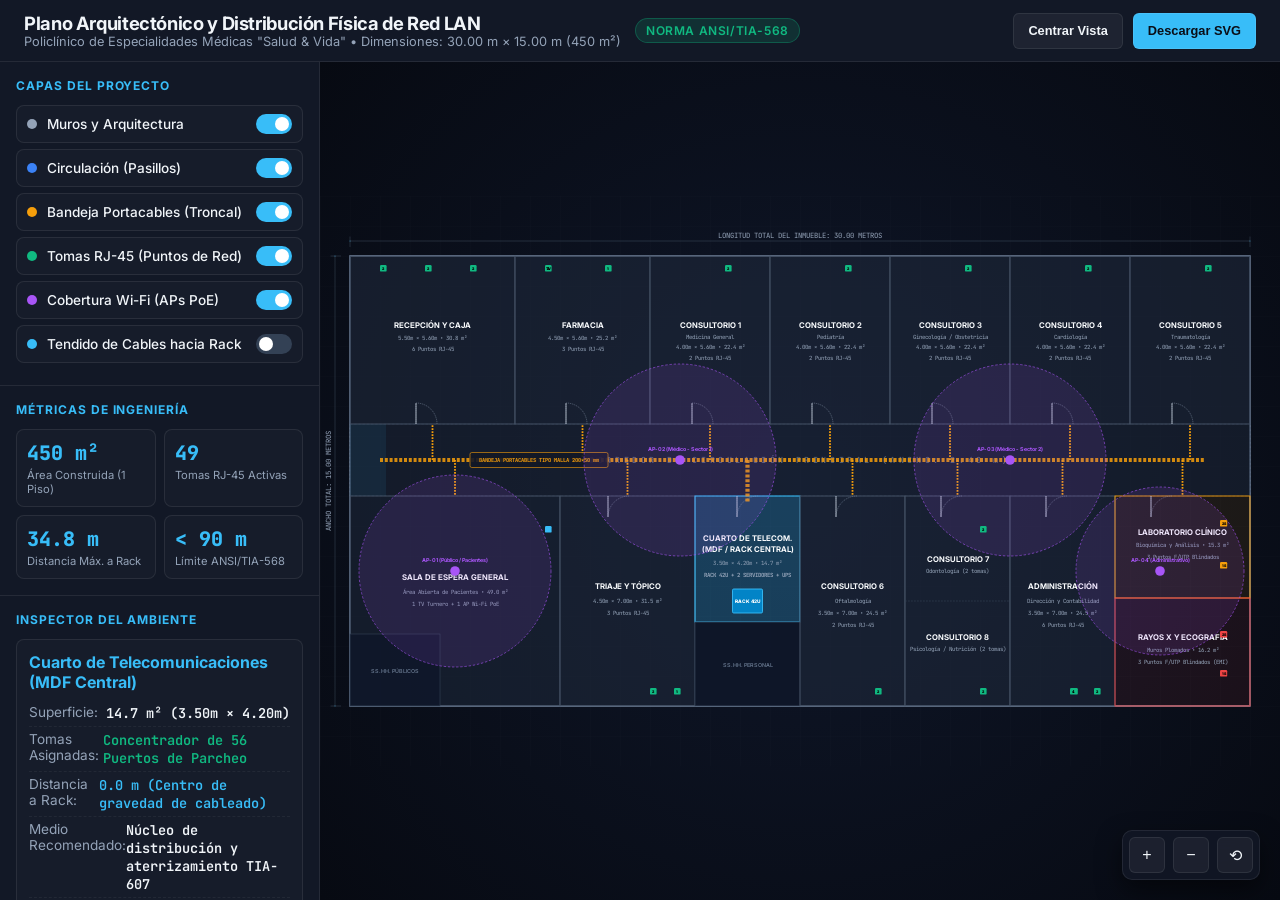
==== plano/index.html @ a231c193 "etapa 1: reestructuracion de espacios" ====
<!DOCTYPE html>
<html lang="es">
<head>
  <meta charset="UTF-8">
  <meta name="viewport" content="width=device-width, initial-scale=1.0">
  <title>Plano Arquitectónico y Diseño de Red LAN - Policlínico Salud & Vida</title>
  <link rel="preconnect" href="https://fonts.googleapis.com">
  <link rel="preconnect" href="https://fonts.gstatic.com" crossorigin>
  <link href="https://fonts.googleapis.com/css2?family=Inter:wght@300;400;500;600;700;800&family=JetBrains+Mono:wght@400;500;600&display=swap" rel="stylesheet">
  <style>
    :root {
      --bg-primary: #0a0e17;
      --bg-secondary: #121826;
      --bg-card: rgba(18, 24, 38, 0.85);
      --border-color: rgba(255, 255, 255, 0.08);
      --border-accent: rgba(56, 189, 248, 0.3);
      --text-main: #f1f5f9;
      --text-muted: #94a3b8;
      --accent-cyan: #38bdf8;
      --accent-blue: #3b82f6;
      --accent-green: #10b981;
      --accent-amber: #f59e0b;
      --accent-purple: #a855f7;
      --accent-red: #ef4444;
      --wall-color: #334155;
      --wall-heavy: #64748b;
      --corridor-color: rgba(30, 41, 59, 0.5);
    }

    * {
      box-sizing: border-box;
      margin: 0;
      padding: 0;
    }

    body {
      font-family: 'Inter', sans-serif;
      background-color: var(--bg-primary);
      color: var(--text-main);
      display: flex;
      flex-direction: column;
      height: 100vh;
      overflow: hidden;
    }

    /* Top Navigation Header */
    header {
      background: var(--bg-secondary);
      border-bottom: 1px solid var(--border-color);
      padding: 12px 24px;
      display: flex;
      justify-content: space-between;
      align-items: center;
      z-index: 100;
    }

    .header-title {
      display: flex;
      align-items: center;
      gap: 14px;
    }

    .badge-status {
      background: rgba(16, 185, 129, 0.15);
      color: var(--accent-green);
      font-size: 0.75rem;
      font-weight: 600;
      padding: 4px 10px;
      border-radius: 9999px;
      border: 1px solid rgba(16, 185, 129, 0.3);
      text-transform: uppercase;
      letter-spacing: 0.05em;
    }

    h1 {
      font-size: 1.15rem;
      font-weight: 700;
      letter-spacing: -0.02em;
    }

    .subtitle {
      font-size: 0.8rem;
      color: var(--text-muted);
    }

    /* Layout Container */
    .app-container {
      display: flex;
      flex: 1;
      height: calc(100vh - 65px);
      position: relative;
    }

    /* Toolbar / Layer Controls */
    .sidebar {
      width: 320px;
      background: var(--bg-secondary);
      border-right: 1px solid var(--border-color);
      display: flex;
      flex-direction: column;
      overflow-y: auto;
      z-index: 50;
    }

    .panel-section {
      padding: 16px;
      border-bottom: 1px solid var(--border-color);
    }

    .panel-title {
      font-size: 0.75rem;
      font-weight: 700;
      color: var(--accent-cyan);
      text-transform: uppercase;
      letter-spacing: 0.08em;
      margin-bottom: 12px;
      display: flex;
      align-items: center;
      justify-content: space-between;
    }

    /* Layer Toggle Switches */
    .layer-item {
      display: flex;
      align-items: center;
      justify-content: space-between;
      padding: 8px 10px;
      margin-bottom: 6px;
      background: rgba(255, 255, 255, 0.02);
      border: 1px solid var(--border-color);
      border-radius: 8px;
      cursor: pointer;
      transition: all 0.2s ease;
    }

    .layer-item:hover {
      background: rgba(56, 189, 248, 0.06);
      border-color: var(--border-accent);
    }

    .layer-label {
      display: flex;
      align-items: center;
      gap: 10px;
      font-size: 0.85rem;
      font-weight: 500;
    }

    .layer-dot {
      width: 10px;
      height: 10px;
      border-radius: 50%;
    }

    /* Checkbox switch styling */
    .switch {
      position: relative;
      display: inline-block;
      width: 36px;
      height: 20px;
    }

    .switch input {
      opacity: 0;
      width: 0;
      height: 0;
    }

    .slider {
      position: absolute;
      cursor: pointer;
      top: 0;
      left: 0;
      right: 0;
      bottom: 0;
      background-color: #334155;
      transition: .3s;
      border-radius: 20px;
    }

    .slider:before {
      position: absolute;
      content: "";
      height: 14px;
      width: 14px;
      left: 3px;
      bottom: 3px;
      background-color: white;
      transition: .3s;
      border-radius: 50%;
    }

    input:checked + .slider {
      background-color: var(--accent-cyan);
    }

    input:checked + .slider:before {
      transform: translateX(16px);
    }

    /* Metrics & Stats */
    .metric-grid {
      display: grid;
      grid-template-columns: repeat(2, 1fr);
      gap: 8px;
    }

    .metric-box {
      background: rgba(255, 255, 255, 0.02);
      border: 1px solid var(--border-color);
      border-radius: 8px;
      padding: 10px;
    }

    .metric-box .val {
      font-size: 1.25rem;
      font-weight: 800;
      font-family: 'JetBrains Mono', monospace;
      color: var(--accent-cyan);
    }

    .metric-box .lbl {
      font-size: 0.7rem;
      color: var(--text-muted);
      margin-top: 2px;
    }

    /* Detail Inspector */
    .inspector-card {
      background: rgba(255, 255, 255, 0.02);
      border: 1px solid var(--border-color);
      border-radius: 8px;
      padding: 12px;
      font-size: 0.85rem;
    }

    .inspector-card h4 {
      font-size: 0.95rem;
      margin-bottom: 6px;
      color: var(--text-main);
    }

    .inspector-row {
      display: flex;
      justify-content: space-between;
      padding: 4px 0;
      border-bottom: 1px dashed rgba(255, 255, 255, 0.05);
    }

    .inspector-row span.k {
      color: var(--text-muted);
    }

    .inspector-row span.v {
      font-weight: 600;
      font-family: 'JetBrains Mono', monospace;
      color: var(--text-main);
    }

    /* Main Viewport for Blueprint */
    .viewport {
      flex: 1;
      position: relative;
      background: radial-gradient(circle at center, #0f172a 0%, #070a12 100%);
      overflow: hidden;
      display: flex;
      justify-content: center;
      align-items: center;
    }

    /* Blueprint Canvas Area */
    .blueprint-canvas {
      width: 100%;
      height: 100%;
      cursor: grab;
    }

    .blueprint-canvas:active {
      cursor: grabbing;
    }

    /* Floating Canvas Controls */
    .zoom-controls {
      position: absolute;
      bottom: 20px;
      right: 20px;
      display: flex;
      gap: 8px;
      background: var(--bg-card);
      backdrop-filter: blur(12px);
      border: 1px solid var(--border-color);
      padding: 6px;
      border-radius: 10px;
      box-shadow: 0 10px 25px rgba(0,0,0,0.5);
    }

    .ctrl-btn {
      background: rgba(255, 255, 255, 0.05);
      border: 1px solid var(--border-color);
      color: var(--text-main);
      width: 36px;
      height: 36px;
      border-radius: 6px;
      display: flex;
      align-items: center;
      justify-content: center;
      cursor: pointer;
      font-size: 1rem;
      transition: all 0.15s;
    }

    .ctrl-btn:hover {
      background: rgba(56, 189, 248, 0.2);
      border-color: var(--accent-cyan);
      color: var(--accent-cyan);
    }

    /* SVG Elements Styling */
    .grid-line {
      stroke: rgba(255, 255, 255, 0.04);
      stroke-width: 1;
    }

    .grid-axis {
      stroke: rgba(56, 189, 248, 0.2);
      stroke-width: 1.5;
    }

    .room-poly {
      transition: fill 0.2s, stroke 0.2s;
      cursor: pointer;
    }

    .room-poly:hover {
      fill: rgba(56, 189, 248, 0.15) !important;
      stroke: var(--accent-cyan) !important;
      stroke-width: 3 !important;
    }

    .room-selected {
      fill: rgba(56, 189, 248, 0.25) !important;
      stroke: var(--accent-cyan) !important;
      stroke-width: 3.5 !important;
    }

    .wall-outer {
      stroke: #64748b;
      stroke-width: 6;
      stroke-linejoin: round;
      fill: none;
    }

    .wall-inner {
      stroke: #475569;
      stroke-width: 3.5;
      stroke-linecap: round;
    }

    .door-arc {
      stroke: #94a3b8;
      stroke-width: 1.5;
      stroke-dasharray: 4, 3;
      fill: none;
    }

    .door-leaf {
      stroke: #cbd5e1;
      stroke-width: 2.5;
    }

    .dimension-line {
      stroke: #64748b;
      stroke-width: 1;
    }

    .dimension-text {
      fill: #94a3b8;
      font-size: 24px;
      font-family: 'JetBrains Mono', monospace;
      text-anchor: middle;
    }

    .room-title {
      font-weight: 700;
      font-size: 26px;
      fill: #f8fafc;
      text-anchor: middle;
      pointer-events: none;
    }

    .room-meta {
      font-size: 19px;
      fill: #94a3b8;
      text-anchor: middle;
      font-family: 'JetBrains Mono', monospace;
      pointer-events: none;
    }

    /* Cable tray (Bandeja portacables) */
    .cable-tray {
      stroke: #f59e0b;
      stroke-width: 14;
      stroke-dasharray: 10, 6;
      stroke-linecap: butt;
      fill: none;
      opacity: 0.85;
    }

    .cable-run {
      stroke-width: 2;
      fill: none;
      opacity: 0.6;
      transition: opacity 0.2s, stroke-width 0.2s;
    }

    .cable-run:hover {
      opacity: 1;
      stroke-width: 4;
    }

    /* Network jacks (Tomas RJ45) */
    .jack-node {
      cursor: pointer;
      transition: transform 0.2s;
    }

    .jack-node:hover {
      transform: scale(1.4);
    }

    /* Tooltip */
    #tooltip {
      position: absolute;
      background: var(--bg-card);
      backdrop-filter: blur(12px);
      border: 1px solid var(--accent-cyan);
      border-radius: 8px;
      padding: 10px 14px;
      font-size: 0.8rem;
      pointer-events: none;
      box-shadow: 0 10px 25px rgba(0,0,0,0.6);
      z-index: 1000;
      display: none;
      color: #fff;
      max-width: 280px;
    }
  </style>
</head>
<body>

  <!-- Header -->
  <header>
    <div class="header-title">
      <div>
        <h1>Plano Arquitectónico y Distribución Física de Red LAN</h1>
        <p class="subtitle">Policlínico de Especialidades Médicas "Salud & Vida" • Dimensiones: 30.00 m × 15.00 m (450 m²)</p>
      </div>
      <span class="badge-status">Norma ANSI/TIA-568</span>
    </div>
    <div style="display: flex; gap: 10px;">
      <button class="ctrl-btn" style="width: auto; padding: 0 14px; font-size: 0.8rem; font-weight: 600;" onclick="resetView()">Centrar Vista</button>
      <button class="ctrl-btn" style="width: auto; padding: 0 14px; font-size: 0.8rem; font-weight: 600; background: var(--accent-cyan); color: #0a0e17;" onclick="exportSVG()">Descargar SVG</button>
    </div>
  </header>

  <!-- Main Container -->
  <div class="app-container">

    <!-- Sidebar Controls -->
    <aside class="sidebar">

      <!-- Capas de Visualización -->
      <div class="panel-section">
        <div class="panel-title">Capas del Proyecto</div>

        <div class="layer-item" onclick="toggleLayer('layer-arch')">
          <div class="layer-label">
            <span class="layer-dot" style="background: #94a3b8;"></span>
            <span>Muros y Arquitectura</span>
          </div>
          <label class="switch" onclick="event.stopPropagation()">
            <input type="checkbox" id="chk-arch" checked onchange="toggleLayer('layer-arch', this.checked)">
            <span class="slider"></span>
          </label>
        </div>

        <div class="layer-item" onclick="toggleLayer('layer-corridor')">
          <div class="layer-label">
            <span class="layer-dot" style="background: #3b82f6;"></span>
            <span>Circulación (Pasillos)</span>
          </div>
          <label class="switch" onclick="event.stopPropagation()">
            <input type="checkbox" id="chk-corridor" checked onchange="toggleLayer('layer-corridor', this.checked)">
            <span class="slider"></span>
          </label>
        </div>

        <div class="layer-item" onclick="toggleLayer('layer-trays')">
          <div class="layer-label">
            <span class="layer-dot" style="background: #f59e0b;"></span>
            <span>Bandeja Portacables (Troncal)</span>
          </div>
          <label class="switch" onclick="event.stopPropagation()">
            <input type="checkbox" id="chk-trays" checked onchange="toggleLayer('layer-trays', this.checked)">
            <span class="slider"></span>
          </label>
        </div>

        <div class="layer-item" onclick="toggleLayer('layer-jacks')">
          <div class="layer-label">
            <span class="layer-dot" style="background: #10b981;"></span>
            <span>Tomas RJ-45 (Puntos de Red)</span>
          </div>
          <label class="switch" onclick="event.stopPropagation()">
            <input type="checkbox" id="chk-jacks" checked onchange="toggleLayer('layer-jacks', this.checked)">
            <span class="slider"></span>
          </label>
        </div>

        <div class="layer-item" onclick="toggleLayer('layer-wifi')">
          <div class="layer-label">
            <span class="layer-dot" style="background: #a855f7;"></span>
            <span>Cobertura Wi-Fi (APs PoE)</span>
          </div>
          <label class="switch" onclick="event.stopPropagation()">
            <input type="checkbox" id="chk-wifi" checked onchange="toggleLayer('layer-wifi', this.checked)">
            <span class="slider"></span>
          </label>
        </div>

        <div class="layer-item" onclick="toggleLayer('layer-cables')">
          <div class="layer-label">
            <span class="layer-dot" style="background: #38bdf8;"></span>
            <span>Tendido de Cables hacia Rack</span>
          </div>
          <label class="switch" onclick="event.stopPropagation()">
            <input type="checkbox" id="chk-cables" onchange="toggleLayer('layer-cables', this.checked)">
            <span class="slider"></span>
          </label>
        </div>
      </div>

      <!-- Resumen Cuantitativo del Diseño -->
      <div class="panel-section">
        <div class="panel-title">Métricas de Ingeniería</div>
        <div class="metric-grid">
          <div class="metric-box">
            <div class="val">450 m²</div>
            <div class="lbl">Área Construida (1 Piso)</div>
          </div>
          <div class="metric-box">
            <div class="val" id="stat-points">49</div>
            <div class="lbl">Tomas RJ-45 Activas</div>
          </div>
          <div class="metric-box">
            <div class="val">34.8 m</div>
            <div class="lbl">Distancia Máx. a Rack</div>
          </div>
          <div class="metric-box">
            <div class="val">&lt; 90 m</div>
            <div class="lbl">Límite ANSI/TIA-568</div>
          </div>
        </div>
      </div>

      <!-- Inspector de Ambiente Seleccionado -->
      <div class="panel-section" style="flex: 1;">
        <div class="panel-title">Inspector del Ambiente</div>
        <div id="inspector-content" class="inspector-card">
          <p style="color: var(--text-muted); font-size: 0.8rem;">Haz clic sobre cualquier ambiente del plano para inspeccionar sus dimensiones, puntos de red asignados y tipo de medio requerido.</p>
        </div>
      </div>

    </aside>

    <!-- Blueprint Canvas Viewport -->
    <main class="viewport" id="viewport">
      <svg id="blueprintSvg" class="blueprint-canvas" viewBox="0 0 3200 1700" xmlns="http://www.w3.org/2000/svg">
        <defs>
          <!-- Grid Pattern -->
          <pattern id="gridPattern" width="100" height="100" patternUnits="userSpaceOnUse">
            <line x1="0" y1="0" x2="100" y2="0" class="grid-line" />
            <line x1="0" y1="0" x2="0" y2="100" class="grid-line" />
          </pattern>
          <!-- Subgrid (1m = 100 unidades) -->
          <pattern id="gridSmall" width="20" height="20" patternUnits="userSpaceOnUse">
            <line x1="0" y1="0" x2="20" y2="0" stroke="rgba(255,255,255,0.015)" stroke-width="0.5" />
            <line x1="0" y1="0" x2="0" y2="20" stroke="rgba(255,255,255,0.015)" stroke-width="0.5" />
          </pattern>

          <!-- Marker for Cables -->
          <marker id="dot" viewBox="0 0 10 10" refX="5" refY="5" markerWidth="4" markerHeight="4">
            <circle cx="5" cy="5" r="4" fill="#38bdf8" />
          </marker>
        </defs>

        <!-- Dynamic Transform Container for Pan & Zoom -->
        <g id="sceneTransform">

          <!-- Background Grid (100 units = 1 meter) -->
          <rect x="-100" y="-100" width="3400" height="1900" fill="url(#gridSmall)" />
          <rect x="-100" y="-100" width="3400" height="1900" fill="url(#gridPattern)" />

          <!-- Dimension Annotations (Métricas Exteriores) -->
          <g id="layer-dimensions">
            <!-- Longitud 30.00 m (Horizontal Superior) -->
            <line x1="100" y1="50" x2="3100" y2="50" class="dimension-line" marker-start="url(#dot)" marker-end="url(#dot)" />
            <line x1="100" y1="35" x2="100" y2="70" class="dimension-line" />
            <line x1="3100" y1="35" x2="3100" y2="70" class="dimension-line" />
            <text x="1600" y="40" class="dimension-text">LONGITUD TOTAL DEL INMUEBLE: 30.00 METROS</text>

            <!-- Ancho 15.00 m (Vertical Izquierdo) -->
            <line x1="50" y1="100" x2="50" y2="1600" class="dimension-line" marker-start="url(#dot)" marker-end="url(#dot)" />
            <line x1="35" y1="100" x2="70" y2="100" class="dimension-line" />
            <line x1="35" y1="1600" x2="70" y2="1600" class="dimension-line" />
            <text x="35" y="850" class="dimension-text" transform="rotate(-90, 35, 850)">ANCHO TOTAL: 15.00 METROS</text>
          </g>

          <!-- Perímetro Exterior del Edificio (30m x 15m -> X: 100 a 3100, Y: 100 a 1600) -->
          <rect x="100" y="100" width="3000" height="1500" fill="rgba(15, 23, 42, 0.7)" class="wall-outer" />

          <!-- ========================================== -->
          <!-- CAPA DE AMBIENTES Y CIRCULACIÓN             -->
          <!-- ========================================== -->

          <!-- Pasillo Central Longitudinal (Y: 650 a 890 -> 2.40m de ancho, X: 100 a 3100) -->
          <g id="layer-corridor">
            <!-- Pasillo Central Principal -->
            <rect x="100" y="660" width="3000" height="240" fill="var(--corridor-color)" stroke="#334155" stroke-width="1.5" stroke-dasharray="8,6" />
            <!-- Pasillo Vertical de Entrada (desde acceso principal hacia pasillo central) -->
            <rect x="100" y="660" width="120" height="240" fill="rgba(56, 189, 248, 0.08)" />
            <text x="1600" y="790" fill="rgba(148, 163, 184, 0.5)" font-size="28" font-weight="700" letter-spacing="12" text-anchor="middle" font-family="'JetBrains Mono', monospace">CORREDOR DE CIRCULACIÓN PRINCIPAL (ANCHO: 2.40 m)</text>
          </g>

          <!-- AMBIENTES - ALA NORTE (Y: 100 a 660 -> Profundidad 5.60 m) -->
          <g id="layer-rooms">

            <!-- 1. Recepción, Admisión y Caja (X: 100 a 650, Ancho: 5.50m) -->
            <g class="room-group" onclick="selectRoom('admision')">
              <rect id="room-admision" x="100" y="100" width="550" height="560" fill="rgba(30, 41, 59, 0.6)" stroke="#475569" stroke-width="3" class="room-poly" />
              <text x="375" y="340" class="room-title">RECEPCIÓN Y CAJA</text>
              <text x="375" y="380" class="room-meta">5.50m × 5.60m • 30.8 m²</text>
              <text x="375" y="415" class="room-meta" fill="#38bdf8">6 Puntos RJ-45</text>
              <!-- Puerta de acceso -->
              <path d="M 320 660 L 320 590 A 70 70 0 0 1 390 660" class="door-arc" />
              <line x1="320" y1="660" x2="320" y2="590" class="door-leaf" />
            </g>

            <!-- 2. Farmacia Asistencial (X: 650 a 1100, Ancho: 4.50m) -->
            <g class="room-group" onclick="selectRoom('farmacia')">
              <rect id="room-farmacia" x="650" y="100" width="450" height="560" fill="rgba(30, 41, 59, 0.6)" stroke="#475569" stroke-width="3" class="room-poly" />
              <text x="875" y="340" class="room-title">FARMACIA</text>
              <text x="875" y="380" class="room-meta">4.50m × 5.60m • 25.2 m²</text>
              <text x="875" y="415" class="room-meta" fill="#38bdf8">3 Puntos RJ-45</text>
              <!-- Puerta -->
              <path d="M 820 660 L 820 590 A 70 70 0 0 1 890 660" class="door-arc" />
              <line x1="820" y1="660" x2="820" y2="590" class="door-leaf" />
            </g>

            <!-- 3. Consultorio 1: Medicina General (X: 1100 a 1500, Ancho: 4.00m) -->
            <g class="room-group" onclick="selectRoom('c1')">
              <rect id="room-c1" x="1100" y="100" width="400" height="560" fill="rgba(30, 41, 59, 0.6)" stroke="#475569" stroke-width="3" class="room-poly" />
              <text x="1300" y="340" class="room-title">CONSULTORIO 1</text>
              <text x="1300" y="375" class="room-meta" fill="#94a3b8">Medicina General</text>
              <text x="1300" y="410" class="room-meta">4.00m × 5.60m • 22.4 m²</text>
              <text x="1300" y="445" class="room-meta" fill="#38bdf8">2 Puntos RJ-45</text>
              <path d="M 1240 660 L 1240 590 A 70 70 0 0 1 1310 660" class="door-arc" />
              <line x1="1240" y1="660" x2="1240" y2="590" class="door-leaf" />
            </g>

            <!-- 4. Consultorio 2: Pediatría (X: 1500 a 1900, Ancho: 4.00m) -->
            <g class="room-group" onclick="selectRoom('c2')">
              <rect id="room-c2" x="1500" y="100" width="400" height="560" fill="rgba(30, 41, 59, 0.6)" stroke="#475569" stroke-width="3" class="room-poly" />
              <text x="1700" y="340" class="room-title">CONSULTORIO 2</text>
              <text x="1700" y="375" class="room-meta" fill="#94a3b8">Pediatría</text>
              <text x="1700" y="410" class="room-meta">4.00m × 5.60m • 22.4 m²</text>
              <text x="1700" y="445" class="room-meta" fill="#38bdf8">2 Puntos RJ-45</text>
              <path d="M 1640 660 L 1640 590 A 70 70 0 0 1 1710 660" class="door-arc" />
              <line x1="1640" y1="660" x2="1640" y2="590" class="door-leaf" />
            </g>

            <!-- 5. Consultorio 3: Ginecología (X: 1900 a 2300, Ancho: 4.00m) -->
            <g class="room-group" onclick="selectRoom('c3')">
              <rect id="room-c3" x="1900" y="100" width="400" height="560" fill="rgba(30, 41, 59, 0.6)" stroke="#475569" stroke-width="3" class="room-poly" />
              <text x="2100" y="340" class="room-title">CONSULTORIO 3</text>
              <text x="2100" y="375" class="room-meta" fill="#94a3b8">Ginecología / Obstetricia</text>
              <text x="2100" y="410" class="room-meta">4.00m × 5.60m • 22.4 m²</text>
              <text x="2100" y="445" class="room-meta" fill="#38bdf8">2 Puntos RJ-45</text>
              <path d="M 2040 660 L 2040 590 A 70 70 0 0 1 2110 660" class="door-arc" />
              <line x1="2040" y1="660" x2="2040" y2="590" class="door-leaf" />
            </g>

            <!-- 6. Consultorio 4: Cardiología (X: 2300 a 2700, Ancho: 4.00m) -->
            <g class="room-group" onclick="selectRoom('c4')">
              <rect id="room-c4" x="2300" y="100" width="400" height="560" fill="rgba(30, 41, 59, 0.6)" stroke="#475569" stroke-width="3" class="room-poly" />
              <text x="2500" y="340" class="room-title">CONSULTORIO 4</text>
              <text x="2500" y="375" class="room-meta" fill="#94a3b8">Cardiología</text>
              <text x="2500" y="410" class="room-meta">4.00m × 5.60m • 22.4 m²</text>
              <text x="2500" y="445" class="room-meta" fill="#38bdf8">2 Puntos RJ-45</text>
              <path d="M 2440 660 L 2440 590 A 70 70 0 0 1 2510 660" class="door-arc" />
              <line x1="2440" y1="660" x2="2440" y2="590" class="door-leaf" />
            </g>

            <!-- 7. Consultorio 5: Traumatología (X: 2700 a 3100, Ancho: 4.00m) -->
            <g class="room-group" onclick="selectRoom('c5')">
              <rect id="room-c5" x="2700" y="100" width="400" height="560" fill="rgba(30, 41, 59, 0.6)" stroke="#475569" stroke-width="3" class="room-poly" />
              <text x="2900" y="340" class="room-title">CONSULTORIO 5</text>
              <text x="2900" y="375" class="room-meta" fill="#94a3b8">Traumatología</text>
              <text x="2900" y="410" class="room-meta">4.00m × 5.60m • 22.4 m²</text>
              <text x="2900" y="445" class="room-meta" fill="#38bdf8">2 Puntos RJ-45</text>
              <path d="M 2840 660 L 2840 590 A 70 70 0 0 1 2910 660" class="door-arc" />
              <line x1="2840" y1="660" x2="2840" y2="590" class="door-leaf" />
            </g>

            <!-- AMBIENTES - ALA SUR (Y: 900 a 1600 -> Profundidad 7.00 m) -->

            <!-- 8. Sala de Espera General y SS.HH. Públicos (X: 100 a 800, Ancho: 7.00m) -->
            <g class="room-group" onclick="selectRoom('espera')">
              <rect id="room-espera" x="100" y="900" width="700" height="700" fill="rgba(30, 41, 59, 0.55)" stroke="#475569" stroke-width="3" class="room-poly" />
              <text x="450" y="1180" class="room-title">SALA DE ESPERA GENERAL</text>
              <text x="450" y="1225" class="room-meta">Área Abierta de Pacientes • 49.0 m²</text>
              <text x="450" y="1265" class="room-meta" fill="#10b981">1 TV Turnero + 1 AP Wi-Fi PoE</text>
              <!-- Batería de Baños Públicos dentro del área de espera -->
              <rect x="100" y="1360" width="300" height="240" fill="rgba(15, 23, 42, 0.85)" stroke="#334155" stroke-width="2" />
              <text x="250" y="1490" fill="#64748b" font-size="18" text-anchor="middle" font-weight="600">SS.HH. PÚBLICOS</text>
            </g>

            <!-- 9. Triaje y Tópico de Urgencias (X: 800 a 1250, Ancho: 4.50m) -->
            <g class="room-group" onclick="selectRoom('triaje')">
              <rect id="room-triaje" x="800" y="900" width="450" height="700" fill="rgba(30, 41, 59, 0.6)" stroke="#475569" stroke-width="3" class="room-poly" />
              <text x="1025" y="1210" class="room-title">TRIAJE Y TÓPICO</text>
              <text x="1025" y="1255" class="room-meta">4.50m × 7.00m • 31.5 m²</text>
              <text x="1025" y="1295" class="room-meta" fill="#38bdf8">3 Puntos RJ-45</text>
              <path d="M 960 900 L 960 970 A 70 70 0 0 1 1030 900" class="door-arc" />
              <line x1="960" y1="900" x2="960" y2="970" class="door-leaf" />
            </g>

            <!-- 10. CUARTO DE COMUNICACIONES / MDF (RACK CENTRAL) (X: 1250 a 1600, Ancho: 3.50m, Prof: 4.00m) -->
            <g class="room-group" onclick="selectRoom('mdf')">
              <!-- Cuarto MDF destacado en cian -->
              <rect id="room-mdf" x="1250" y="900" width="350" height="420" fill="rgba(56, 189, 248, 0.12)" stroke="#38bdf8" stroke-width="4" class="room-poly" />
              <text x="1425" y="1050" class="room-title" fill="#38bdf8" font-size="24">CUARTO DE TELECOM.</text>
              <text x="1425" y="1085" class="room-title" fill="#38bdf8" font-size="20">(MDF / RACK CENTRAL)</text>
              <text x="1425" y="1130" class="room-meta">3.50m × 4.20m • 14.7 m²</text>
              <text x="1425" y="1170" class="room-meta" fill="#f59e0b" font-weight="700">RACK 42U + 2 SERVIDORES + UPS</text>
              <!-- Rack físico centrado -->
              <rect x="1375" y="1210" width="100" height="80" fill="#0284c7" stroke="#38bdf8" stroke-width="3" rx="4" />
              <text x="1425" y="1255" fill="#fff" font-size="16" font-weight="800" text-anchor="middle">RACK 42U</text>
              <!-- Puerta reforzada con cerradura electrónica -->
              <path d="M 1390 900 L 1390 970 A 70 70 0 0 1 1460 900" class="door-arc" stroke="#38bdf8" />
              <line x1="1390" y1="900" x2="1390" y2="970" class="door-leaf" stroke="#38bdf8" />
              <!-- SS.HH. y Vestidor del Personal (debajo del MDF) -->
              <rect x="1250" y="1320" width="350" height="280" fill="rgba(15, 23, 42, 0.85)" stroke="#334155" stroke-width="2" />
              <text x="1425" y="1470" fill="#64748b" font-size="18" text-anchor="middle" font-weight="600">SS.HH. PERSONAL</text>
            </g>

            <!-- 11. Consultorio 6: Oftalmología (X: 1600 a 1950, Ancho: 3.50m) -->
            <g class="room-group" onclick="selectRoom('c6')">
              <rect id="room-c6" x="1600" y="900" width="350" height="700" fill="rgba(30, 41, 59, 0.6)" stroke="#475569" stroke-width="3" class="room-poly" />
              <text x="1775" y="1210" class="room-title">CONSULTORIO 6</text>
              <text x="1775" y="1255" class="room-meta" fill="#94a3b8">Oftalmología</text>
              <text x="1775" y="1295" class="room-meta">3.50m × 7.00m • 24.5 m²</text>
              <text x="1775" y="1335" class="room-meta" fill="#38bdf8">2 Puntos RJ-45</text>
              <path d="M 1720 900 L 1720 970 A 70 70 0 0 1 1790 900" class="door-arc" />
              <line x1="1720" y1="900" x2="1720" y2="970" class="door-leaf" />
            </g>

            <!-- 12. Consultorios 7 y 8 (X: 1950 a 2300, Ancho: 3.50m) -->
            <g class="room-group" onclick="selectRoom('c78')">
              <rect id="room-c78" x="1950" y="900" width="350" height="700" fill="rgba(30, 41, 59, 0.6)" stroke="#475569" stroke-width="3" class="room-poly" />
              <text x="2125" y="1120" class="room-title">CONSULTORIO 7</text>
              <text x="2125" y="1155" class="room-meta" fill="#94a3b8">Odontología (2 tomas)</text>
              <line x1="1950" y1="1250" x2="2300" y2="1250" stroke="#334155" stroke-width="2" stroke-dasharray="6,4" />
              <text x="2125" y="1380" class="room-title">CONSULTORIO 8</text>
              <text x="2125" y="1415" class="room-meta" fill="#94a3b8">Psicología / Nutrición (2 tomas)</text>
              <path d="M 2070 900 L 2070 970 A 70 70 0 0 1 2140 900" class="door-arc" />
              <line x1="2070" y1="900" x2="2070" y2="970" class="door-leaf" />
            </g>

            <!-- 13. Administración y Jefatura Médica (X: 2300 a 2650, Ancho: 3.50m) -->
            <g class="room-group" onclick="selectRoom('admin')">
              <rect id="room-admin" x="2300" y="900" width="350" height="700" fill="rgba(30, 41, 59, 0.6)" stroke="#475569" stroke-width="3" class="room-poly" />
              <text x="2475" y="1210" class="room-title">ADMINISTRACIÓN</text>
              <text x="2475" y="1255" class="room-meta">Dirección y Contabilidad</text>
              <text x="2475" y="1295" class="room-meta">3.50m × 7.00m • 24.5 m²</text>
              <text x="2475" y="1335" class="room-meta" fill="#38bdf8">6 Puntos RJ-45</text>
              <path d="M 2420 900 L 2420 970 A 70 70 0 0 1 2490 900" class="door-arc" />
              <line x1="2420" y1="900" x2="2420" y2="970" class="door-leaf" />
            </g>

            <!-- 14. Laboratorio Clínico y Rayos X (Zona Crítica con Blindaje EMI) (X: 2650 a 3100, Ancho: 4.50m) -->
            <g class="room-group" onclick="selectRoom('diagnostico')">
              <!-- Laboratorio (Arriba) -->
              <rect id="room-lab" x="2650" y="900" width="450" height="340" fill="rgba(245, 158, 11, 0.08)" stroke="#f59e0b" stroke-width="3" class="room-poly" />
              <text x="2875" y="1030" class="room-title" fill="#f59e0b">LABORATORIO CLÍNICO</text>
              <text x="2875" y="1070" class="room-meta">Bioquímica y Análisis • 15.3 m²</text>
              <text x="2875" y="1110" class="room-meta" fill="#f59e0b">3 Puntos F/UTP Blindados</text>

              <!-- Rayos X y Ecografía (Abajo, Sala Plomada) -->
              <rect id="room-rayosx" x="2650" y="1240" width="450" height="360" fill="rgba(239, 68, 68, 0.08)" stroke="#ef4444" stroke-width="3" class="room-poly" />
              <text x="2875" y="1380" class="room-title" fill="#ef4444">RAYOS X Y ECOGRAFÍA</text>
              <text x="2875" y="1420" class="room-meta">Muros Plomados • 16.2 m²</text>
              <text x="2875" y="1460" class="room-meta" fill="#ef4444">3 Puntos F/UTP Blindados (EMI)</text>

              <path d="M 2770 900 L 2770 970 A 70 70 0 0 1 2840 900" class="door-arc" />
              <line x1="2770" y1="900" x2="2770" y2="970" class="door-leaf" />
            </g>

          </g>

          <!-- ========================================== -->
          <!-- CAPA DE BANDEJA PORTACABLES (CABLE TRAY)   -->
          <!-- ========================================== -->
          <g id="layer-trays">
            <!-- Troncal Principal a lo largo del pasillo (Y = 780, suspendido a 2.60m en cielo raso) -->
            <path d="M 200 780 L 2950 780" class="cable-tray" />
            <!-- Derivación hacia Cuarto de Telecomunicaciones (MDF) -->
            <path d="M 1425 780 L 1425 920" class="cable-tray" />
            <!-- Derivaciones secundarias hacia salas laterales -->
            <line x1="375" y1="780" x2="375" y2="660" stroke="#f59e0b" stroke-width="6" stroke-dasharray="6,4" />
            <line x1="875" y1="780" x2="875" y2="660" stroke="#f59e0b" stroke-width="6" stroke-dasharray="6,4" />
            <line x1="1300" y1="780" x2="1300" y2="660" stroke="#f59e0b" stroke-width="6" stroke-dasharray="6,4" />
            <line x1="1700" y1="780" x2="1700" y2="660" stroke="#f59e0b" stroke-width="6" stroke-dasharray="6,4" />
            <line x1="2100" y1="780" x2="2100" y2="660" stroke="#f59e0b" stroke-width="6" stroke-dasharray="6,4" />
            <line x1="2500" y1="780" x2="2500" y2="660" stroke="#f59e0b" stroke-width="6" stroke-dasharray="6,4" />
            <line x1="2900" y1="780" x2="2900" y2="660" stroke="#f59e0b" stroke-width="6" stroke-dasharray="6,4" />

            <line x1="450" y1="780" x2="450" y2="900" stroke="#f59e0b" stroke-width="6" stroke-dasharray="6,4" />
            <line x1="1025" y1="780" x2="1025" y2="900" stroke="#f59e0b" stroke-width="6" stroke-dasharray="6,4" />
            <line x1="1775" y1="780" x2="1775" y2="900" stroke="#f59e0b" stroke-width="6" stroke-dasharray="6,4" />
            <line x1="2125" y1="780" x2="2125" y2="900" stroke="#f59e0b" stroke-width="6" stroke-dasharray="6,4" />
            <line x1="2475" y1="780" x2="2475" y2="900" stroke="#f59e0b" stroke-width="6" stroke-dasharray="6,4" />
            <line x1="2875" y1="780" x2="2875" y2="900" stroke="#f59e0b" stroke-width="6" stroke-dasharray="6,4" />

            <!-- Etiqueta de la bandeja -->
            <rect x="500" y="755" width="460" height="50" rx="6" fill="rgba(18, 24, 38, 0.9)" stroke="#f59e0b" stroke-width="2" />
            <text x="730" y="787" fill="#f59e0b" font-size="18" font-weight="700" font-family="'JetBrains Mono', monospace" text-anchor="middle">BANDEJA PORTACABLES TIPO MALLA 200×50 mm</text>
          </g>

          <!-- ========================================== -->
          <!-- CAPA DE CABLEADO HACIA RACK (CABLE RUNS)   -->
          <!-- ========================================== -->
          <g id="layer-cables" style="display: none;">
            <!-- Simulación de recorridos físicos hacia el MDF -->
            <!-- Admision -> MDF -->
            <path d="M 250 200 L 250 780 L 1425 780 L 1425 1210" class="cable-run" stroke="#38bdf8" />
            <!-- Farmacia -> MDF -->
            <path d="M 800 200 L 800 780 L 1425 780 L 1425 1210" class="cable-run" stroke="#38bdf8" />
            <!-- Consultorio 1 -> MDF -->
            <path d="M 1250 200 L 1250 780 L 1425 780 L 1425 1210" class="cable-run" stroke="#38bdf8" />
            <!-- Consultorio 4 -> MDF -->
            <path d="M 2450 200 L 2450 780 L 1425 780 L 1425 1210" class="cable-run" stroke="#38bdf8" />
            <!-- Consultorio 5 -> MDF -->
            <path d="M 2850 200 L 2850 780 L 1425 780 L 1425 1210" class="cable-run" stroke="#38bdf8" />
            <!-- Sala de Espera -> MDF -->
            <path d="M 450 1000 L 450 780 L 1425 780 L 1425 1210" class="cable-run" stroke="#10b981" />
            <!-- Triaje -> MDF -->
            <path d="M 950 1100 L 950 780 L 1425 780 L 1425 1210" class="cable-run" stroke="#38bdf8" />
            <!-- Lab -> MDF (F/UTP blindado) -->
            <path d="M 2800 1000 L 2800 780 L 1425 780 L 1425 1210" class="cable-run" stroke="#f59e0b" stroke-dasharray="6,3" />
            <!-- Rayos X -> MDF (F/UTP blindado) -->
            <path d="M 2800 1400 L 2800 780 L 1425 780 L 1425 1210" class="cable-run" stroke="#ef4444" stroke-dasharray="6,3" />
          </g>

          <!-- ========================================== -->
          <!-- CAPA DE COBERTURA WI-FI (APS POE)          -->
          <!-- ========================================== -->
          <g id="layer-wifi">
            <!-- AP 1: Sala de Espera (Cobertura 12m) -->
            <circle cx="450" cy="1150" r="320" fill="rgba(168, 85, 247, 0.12)" stroke="#a855f7" stroke-width="2" stroke-dasharray="8,6" />
            <circle cx="450" cy="1150" r="16" fill="#a855f7" />
            <text x="450" y="1120" fill="#a855f7" font-size="18" font-weight="700" text-anchor="middle">AP-01 (Público / Pacientes)</text>

            <!-- AP 2: Pasillo Central Oeste (Consultorios 1 a 4) -->
            <circle cx="1200" cy="780" r="320" fill="rgba(168, 85, 247, 0.12)" stroke="#a855f7" stroke-width="2" stroke-dasharray="8,6" />
            <circle cx="1200" cy="780" r="16" fill="#a855f7" />
            <text x="1200" y="750" fill="#a855f7" font-size="18" font-weight="700" text-anchor="middle">AP-02 (Médico - Sector 1)</text>

            <!-- AP 3: Pasillo Central Este (Consultorios 5 a 8 + Lab) -->
            <circle cx="2300" cy="780" r="320" fill="rgba(168, 85, 247, 0.12)" stroke="#a855f7" stroke-width="2" stroke-dasharray="8,6" />
            <circle cx="2300" cy="780" r="16" fill="#a855f7" />
            <text x="2300" y="750" fill="#a855f7" font-size="18" font-weight="700" text-anchor="middle">AP-03 (Médico - Sector 2)</text>

            <!-- AP 4: Administración y Estar Médico -->
            <circle cx="2800" cy="1150" r="280" fill="rgba(168, 85, 247, 0.12)" stroke="#a855f7" stroke-width="2" stroke-dasharray="8,6" />
            <circle cx="2800" cy="1150" r="16" fill="#a855f7" />
            <text x="2800" y="1120" fill="#a855f7" font-size="18" font-weight="700" text-anchor="middle">AP-04 (Administrativo)</text>
          </g>

          <!-- ========================================== -->
          <!-- CAPA DE PUNTOS DE RED (TOMAS RJ-45)        -->
          <!-- ========================================== -->
          <g id="layer-jacks">
            <!-- Admisión y Caja (6 tomas) -->
            <g class="jack-node" onmouseover="showTip(evt, 'Toma Doble D01/V01 (Recepción 1)')" onmouseout="hideTip()"><rect x="200" y="130" width="22" height="22" fill="#10b981" rx="4" /><text x="211" y="146" fill="#000" font-size="12" font-weight="900" text-anchor="middle">2</text></g>
            <g class="jack-node" onmouseover="showTip(evt, 'Toma Doble D02/V02 (Recepción 2)')" onmouseout="hideTip()"><rect x="350" y="130" width="22" height="22" fill="#10b981" rx="4" /><text x="361" y="146" fill="#000" font-size="12" font-weight="900" text-anchor="middle">2</text></g>
            <g class="jack-node" onmouseover="showTip(evt, 'Toma Doble D03/Impresora (Caja)')" onmouseout="hideTip()"><rect x="500" y="130" width="22" height="22" fill="#10b981" rx="4" /><text x="511" y="146" fill="#000" font-size="12" font-weight="900" text-anchor="middle">2</text></g>

            <!-- Farmacia (3 tomas) -->
            <g class="jack-node" onmouseover="showTip(evt, 'Toma Doble D04/V03 (Ventas Farmacia)')" onmouseout="hideTip()"><rect x="750" y="130" width="22" height="22" fill="#10b981" rx="4" /><text x="761" y="146" fill="#000" font-size="12" font-weight="900" text-anchor="middle">2</text></g>
            <g class="jack-node" onmouseover="showTip(evt, 'Toma Simple D05 (Impresora Tickets)')" onmouseout="hideTip()"><rect x="950" y="130" width="22" height="22" fill="#10b981" rx="4" /><text x="961" y="146" fill="#000" font-size="12" font-weight="900" text-anchor="middle">1</text></g>

            <!-- Consultorios 1 a 5 (Ala Norte) -->
            <g class="jack-node" onmouseover="showTip(evt, 'Toma Doble C1 (PC + Tel VoIP)')" onmouseout="hideTip()"><rect x="1350" y="130" width="22" height="22" fill="#10b981" rx="4" /><text x="1361" y="146" fill="#000" font-size="12" font-weight="900" text-anchor="middle">2</text></g>
            <g class="jack-node" onmouseover="showTip(evt, 'Toma Doble C2 (PC + Tel VoIP)')" onmouseout="hideTip()"><rect x="1750" y="130" width="22" height="22" fill="#10b981" rx="4" /><text x="1761" y="146" fill="#000" font-size="12" font-weight="900" text-anchor="middle">2</text></g>
            <g class="jack-node" onmouseover="showTip(evt, 'Toma Doble C3 (PC + Tel VoIP)')" onmouseout="hideTip()"><rect x="2150" y="130" width="22" height="22" fill="#10b981" rx="4" /><text x="2161" y="146" fill="#000" font-size="12" font-weight="900" text-anchor="middle">2</text></g>
            <g class="jack-node" onmouseover="showTip(evt, 'Toma Doble C4 (PC + Tel VoIP)')" onmouseout="hideTip()"><rect x="2550" y="130" width="22" height="22" fill="#10b981" rx="4" /><text x="2561" y="146" fill="#000" font-size="12" font-weight="900" text-anchor="middle">2</text></g>
            <g class="jack-node" onmouseover="showTip(evt, 'Toma Doble C5 (PC + Tel VoIP)')" onmouseout="hideTip()"><rect x="2950" y="130" width="22" height="22" fill="#10b981" rx="4" /><text x="2961" y="146" fill="#000" font-size="12" font-weight="900" text-anchor="middle">2</text></g>

            <!-- Sala de Espera (Smart TV de Turnos) -->
            <g class="jack-node" onmouseover="showTip(evt, 'Toma TV01 (Smart TV Pantalla de Turnos)')" onmouseout="hideTip()"><rect x="750" y="1000" width="22" height="22" fill="#38bdf8" rx="4" /><text x="761" y="146" fill="#000" font-size="12" font-weight="900" text-anchor="middle">TV</text></g>

            <!-- Triaje (3 tomas) -->
            <g class="jack-node" onmouseover="showTip(evt, 'Toma Doble Triaje (PC 1 + VoIP)')" onmouseout="hideTip()"><rect x="1100" y="1540" width="22" height="22" fill="#10b981" rx="4" /><text x="1111" y="1556" fill="#000" font-size="12" font-weight="900" text-anchor="middle">2</text></g>
            <g class="jack-node" onmouseover="showTip(evt, 'Toma Simple Triaje (PC 2)')" onmouseout="hideTip()"><rect x="1180" y="1540" width="22" height="22" fill="#10b981" rx="4" /><text x="1191" y="1556" fill="#000" font-size="12" font-weight="900" text-anchor="middle">1</text></g>

            <!-- Consultorio 6 (2 tomas) -->
            <g class="jack-node" onmouseover="showTip(evt, 'Toma Doble C6 (PC + VoIP)')" onmouseout="hideTip()"><rect x="1850" y="1540" width="22" height="22" fill="#10b981" rx="4" /><text x="1861" y="1556" fill="#000" font-size="12" font-weight="900" text-anchor="middle">2</text></g>

            <!-- Consultorios 7 y 8 (4 tomas) -->
            <g class="jack-node" onmouseover="showTip(evt, 'Toma Doble C7 (Odontología)')" onmouseout="hideTip()"><rect x="2200" y="1000" width="22" height="22" fill="#10b981" rx="4" /><text x="2211" y="1016" fill="#000" font-size="12" font-weight="900" text-anchor="middle">2</text></g>
            <g class="jack-node" onmouseover="showTip(evt, 'Toma Doble C8 (Psicología)')" onmouseout="hideTip()"><rect x="2200" y="1540" width="22" height="22" fill="#10b981" rx="4" /><text x="2211" y="1556" fill="#000" font-size="12" font-weight="900" text-anchor="middle">2</text></g>

            <!-- Administración (6 tomas) -->
            <g class="jack-node" onmouseover="showTip(evt, 'Toma Cuádruple Admin (PCs 1-4)')" onmouseout="hideTip()"><rect x="2500" y="1540" width="26" height="22" fill="#10b981" rx="4" /><text x="2513" y="1556" fill="#000" font-size="12" font-weight="900" text-anchor="middle">4</text></g>
            <g class="jack-node" onmouseover="showTip(evt, 'Toma Doble Admin (Multifuncional + VoIP)')" onmouseout="hideTip()"><rect x="2580" y="1540" width="22" height="22" fill="#10b981" rx="4" /><text x="2591" y="1556" fill="#000" font-size="12" font-weight="900" text-anchor="middle">2</text></g>

            <!-- Laboratorio Clínico (3 tomas blindadas) -->
            <g class="jack-node" onmouseover="showTip(evt, 'Toma Doble Blindada F/UTP (PCs Lab)')" onmouseout="hideTip()"><rect x="3000" y="980" width="24" height="22" fill="#f59e0b" rx="4" /><text x="3012" y="996" fill="#000" font-size="12" font-weight="900" text-anchor="middle">2S</text></g>
            <g class="jack-node" onmouseover="showTip(evt, 'Toma Simple Blindada (Analizador Bioquímico IP)')" onmouseout="hideTip()"><rect x="3000" y="1120" width="24" height="22" fill="#f59e0b" rx="4" /><text x="3012" y="1136" fill="#000" font-size="12" font-weight="900" text-anchor="middle">1S</text></g>

            <!-- Rayos X y Ecografía (3 tomas blindadas) -->
            <g class="jack-node" onmouseover="showTip(evt, 'Toma Doble Blindada F/UTP (Estaciones DICOM)')" onmouseout="hideTip()"><rect x="3000" y="1350" width="24" height="22" fill="#ef4444" rx="4" /><text x="3012" y="1366" fill="#000" font-size="12" font-weight="900" text-anchor="middle">2S</text></g>
            <g class="jack-node" onmouseover="showTip(evt, 'Toma Simple Blindada (Impresora Médica)')" onmouseout="hideTip()"><rect x="3000" y="1480" width="24" height="22" fill="#ef4444" rx="4" /><text x="3012" y="1496" fill="#000" font-size="12" font-weight="900" text-anchor="middle">1S</text></g>
          </g>

        </g>
      </svg>

      <!-- Floating Zoom & Pan Controls -->
      <div class="zoom-controls">
        <button class="ctrl-btn" onclick="zoomIn()" title="Acercar">+</button>
        <button class="ctrl-btn" onclick="zoomOut()" title="Alejar">−</button>
        <button class="ctrl-btn" onclick="resetView()" title="Restablecer">⟲</button>
      </div>

      <!-- Floating Tooltip -->
      <div id="tooltip"></div>
    </main>

  </div>

  <script>
    // Room Data Store
    const roomDetails = {
      admision: {
        title: "Recepción, Admisión y Caja",
        area: "30.8 m² (5.50m × 5.60m)",
        jacks: "6 Tomas RJ-45 Cat 6",
        devices: "3 PCs de atención, 1 Impresora de red, 2 Teléfonos IP (VoIP)",
        cableType: "UTP Cat 6 LSZH (Cero halógenos)",
        distanceRack: "19.5 metros reales por canaleta",
        notes: "Zona de alta concurrencia. Canaleta perimetral de dos vías para separar datos de alimentación eléctrica."
      },
      farmacia: {
        title: "Farmacia Asistencial",
        area: "25.2 m² (4.50m × 5.60m)",
        jacks: "3 Tomas RJ-45 Cat 6",
        devices: "2 PCs terminales de venta, 1 Impresora térmica de tickets",
        cableType: "UTP Cat 6 LSZH",
        distanceRack: "14.2 metros reales",
        notes: "Mostrador con ventanilla hacia la sala de espera y almacén interior de medicamentos."
      },
      c1: {
        title: "Consultorio 1 - Medicina General",
        area: "22.4 m² (4.00m × 5.60m)",
        jacks: "2 Tomas RJ-45 Cat 6",
        devices: "1 PC médica (Historias Clínicas EMR), 1 Teléfono VoIP",
        cableType: "UTP Cat 6 LSZH",
        distanceRack: "9.8 metros reales",
        notes: "Módulo médico típico. Toma doble en pared junto al escritorio de consulta."
      },
      c2: {
        title: "Consultorio 2 - Pediatría",
        area: "22.4 m² (4.00m × 5.60m)",
        jacks: "2 Tomas RJ-45 Cat 6",
        devices: "1 PC médica, 1 Teléfono VoIP",
        cableType: "UTP Cat 6 LSZH",
        distanceRack: "6.5 metros reales",
        notes: "Módulo estándar idéntico para optimizar mantenimiento y rotulación ANSI/TIA-606."
      },
      c3: {
        title: "Consultorio 3 - Ginecología y Obstetricia",
        area: "22.4 m² (4.00m × 5.60m)",
        jacks: "2 Tomas RJ-45 Cat 6",
        devices: "1 PC médica, 1 Teléfono VoIP",
        cableType: "UTP Cat 6 LSZH",
        distanceRack: "7.8 metros reales",
        notes: "Frente al Cuarto de Telecomunicaciones. Enlace muy corto y baja latencia."
      },
      c4: {
        title: "Consultorio 4 - Cardiología",
        area: "22.4 m² (4.00m × 5.60m)",
        jacks: "2 Tomas RJ-45 Cat 6",
        devices: "1 PC médica, 1 Teléfono VoIP / Electrocardiógrafo con puerto IP",
        cableType: "UTP Cat 6 LSZH",
        distanceRack: "11.6 metros reales",
        notes: "Toma de datos preparada para descarga de trazados de ECG digital al servidor EMR."
      },
      c5: {
        title: "Consultorio 5 - Traumatología",
        area: "22.4 m² (4.00m × 5.60m)",
        jacks: "2 Tomas RJ-45 Cat 6",
        devices: "1 PC médica de alta resolución para visualización de placas radiológicas",
        cableType: "UTP Cat 6 LSZH",
        distanceRack: "15.4 metros reales",
        notes: "Monitores duales para diagnóstico visual de imágenes médicas."
      },
      espera: {
        title: "Sala de Espera General",
        area: "49.0 m² (7.00m × 7.00m)",
        jacks: "2 Tomas (1 Smart TV + 1 AP PoE)",
        devices: "1 Pantalla Smart TV informativa (Turnero digital), 1 Access Point Wi-Fi",
        cableType: "UTP Cat 6 PoE (IEEE 802.3at)",
        distanceRack: "18.0 metros reales",
        notes: "Espacio amplio con bancas para 35 personas. Batería de SS.HH. públicos adyacente."
      },
      triaje: {
        title: "Triaje y Tópico de Urgencias",
        area: "31.5 m² (4.50m × 7.00m)",
        jacks: "3 Tomas RJ-45 Cat 6",
        devices: "2 PCs de enfermería, 1 Teléfono IP",
        cableType: "UTP Cat 6 LSZH",
        distanceRack: "8.5 metros reales",
        notes: "Registro ágil de signos vitales. Contiguo a la Sala de Espera para flujo inmediato de pacientes."
      },
      mdf: {
        title: "Cuarto de Telecomunicaciones (MDF Central)",
        area: "14.7 m² (3.50m × 4.20m)",
        jacks: "Concentrador de 56 Puertos de Parcheo",
        devices: "Gabinete Rack 42U, 2 Patch Panels de 24 puertos Cat 6 + 1 Patch Panel blindado Cat 6A, 2 Switches administrables PoE+ de 24p, 1 Servidor EMR, 1 Servidor PACS DICOM, 1 Sistema UPS Online 3kVA con banco de baterías",
        cableType: "Núcleo de distribución y aterrizamiento TIA-607",
        distanceRack: "0.0 m (Centro de gravedad de cableado)",
        notes: "Ubicación geo-céntrica óptima. Puerta de seguridad metálica con cerradura biométrica y aire acondicionado de precisión de 18,000 BTU a 21°C."
      },
      c6: {
        title: "Consultorio 6 - Oftalmología",
        area: "24.5 m² (3.50m × 7.00m)",
        jacks: "2 Tomas RJ-45 Cat 6",
        devices: "1 PC médica, 1 Teléfono VoIP",
        cableType: "UTP Cat 6 LSZH",
        distanceRack: "6.2 metros reales",
        notes: "Contiguo al MDF. Conexión de muy baja pérdida."
      },
      c78: {
        title: "Consultorios 7 y 8 - Odontología y Psicología",
        area: "24.5 m² (3.50m × 7.00m)",
        jacks: "4 Tomas RJ-45 Cat 6 (2 por consultorio)",
        devices: "2 PCs médicas, 2 Teléfonos VoIP",
        cableType: "UTP Cat 6 LSZH",
        distanceRack: "9.5 metros reales",
        notes: "Módulo compartido con división acústica."
      },
      admin: {
        title: "Administración, Jefatura y Contabilidad",
        area: "24.5 m² (3.50m × 7.00m)",
        jacks: "6 Tomas RJ-45 Cat 6",
        devices: "4 PCs administrativas, 1 Impresora multifuncional departamental, 1 Teléfono IP",
        cableType: "UTP Cat 6 LSZH",
        distanceRack: "13.0 metros reales",
        notes: "Oficina administrativa central para gestión financiera, auditoría y facturación electrónica."
      },
      diagnostico: {
        title: "Zona de Diagnóstico (Laboratorio Clínico y Rayos X)",
        area: "31.5 m² (Laboratorio: 15.3 m² • Rayos X: 16.2 m²)",
        jacks: "6 Tomas Blindadas (3 Lab + 3 Rayos X)",
        devices: "2 PCs Analistas + 1 Analizador Bioquímico IP (Lab); 2 Estaciones DICOM + 1 Impresora de Placas (Rayos X)",
        cableType: "F/UTP Cat 6A Blindado (Apantallado con lámina de aluminio contra Ruido EMI)",
        distanceRack: "17.8 metros reales",
        notes: "ZONA CRÍTICA: La sala de Rayos X cuenta con blindaje de plomo en muros y equipos generadores de alta tensión. El uso de cable blindado F/UTP con jacks blindados y aterrizamiento TIA-607 evita la degradación de señales y pérdida de paquetes."
      }
    };

    function selectRoom(roomId) {
      // Remover selección previa
      document.querySelectorAll('.room-poly').forEach(el => el.classList.remove('room-selected'));
      
      const poly = document.getElementById(`room-${roomId}`);
      if (poly) poly.classList.add('room-selected');

      const data = roomDetails[roomId];
      if (!data) return;

      const inspector = document.getElementById('inspector-content');
      inspector.innerHTML = `
        <h4 style="color: var(--accent-cyan); font-weight: 700; font-size: 1rem; margin-bottom: 8px;">${data.title}</h4>
        <div class="inspector-row"><span class="k">Superficie:</span><span class="v">${data.area}</span></div>
        <div class="inspector-row"><span class="k">Tomas Asignadas:</span><span class="v" style="color: #10b981;">${data.jacks}</span></div>
        <div class="inspector-row"><span class="k">Distancia a Rack:</span><span class="v" style="color: #38bdf8;">${data.distanceRack}</span></div>
        <div class="inspector-row"><span class="k">Medio Recomendado:</span><span class="v">${data.cableType}</span></div>
        <div style="margin-top: 10px;">
          <div style="font-size: 0.72rem; color: var(--text-muted); font-weight: 700; text-transform: uppercase;">Dispositivos:</div>
          <div style="font-size: 0.8rem; margin-top: 2px; color: #f1f5f9;">${data.devices}</div>
        </div>
        <div style="margin-top: 10px; padding-top: 8px; border-top: 1px solid rgba(255,255,255,0.06);">
          <div style="font-size: 0.72rem; color: var(--accent-amber); font-weight: 700; text-transform: uppercase;">Criterio de Ingeniería:</div>
          <div style="font-size: 0.78rem; margin-top: 3px; color: var(--text-muted);">${data.notes}</div>
        </div>
      `;
    }

    // Layer Toggle Function
    function toggleLayer(layerId, isVisible) {
      const el = document.getElementById(layerId);
      if (!el) return;
      if (isVisible === undefined) {
        const current = el.style.display !== 'none';
        el.style.display = current ? 'none' : 'inline';
        const chk = document.getElementById(layerId.replace('layer-', 'chk-'));
        if (chk) chk.checked = !current;
      } else {
        el.style.display = isVisible ? 'inline' : 'none';
      }
    }

    // Pan & Zoom Logic
    const svg = document.getElementById('blueprintSvg');
    const scene = document.getElementById('sceneTransform');
    let scale = 1;
    let pointX = 0;
    let pointY = 0;
    let isPanning = false;
    let startX = 0;
    let startY = 0;

    function setTransform() {
      scene.setAttribute('transform', `translate(${pointX}, ${pointY}) scale(${scale})`);
    }

    function zoomIn() {
      scale = Math.min(scale * 1.25, 4);
      setTransform();
    }

    function zoomOut() {
      scale = Math.max(scale / 1.25, 0.4);
      setTransform();
    }

    function resetView() {
      scale = 1;
      pointX = 0;
      pointY = 0;
      setTransform();
    }

    svg.onmousedown = function (e) {
      if (e.target.closest('.room-group') && e.detail === 1) {
        // Permitir click en room
      }
      isPanning = true;
      startX = e.clientX - pointX;
      startY = e.clientY - pointY;
    };

    window.onmousemove = function (e) {
      if (!isPanning) return;
      pointX = e.clientX - startX;
      pointY = e.clientY - startY;
      setTransform();
    };

    window.onmouseup = function () {
      isPanning = false;
    };

    svg.onwheel = function (e) {
      e.preventDefault();
      const xs = (e.clientX - pointX) / scale;
      const ys = (e.clientY - pointY) / scale;
      const delta = -e.deltaY;
      (delta > 0) ? (scale *= 1.1) : (scale /= 1.1);
      scale = Math.min(Math.max(0.4, scale), 4);
      pointX = e.clientX - xs * scale;
      pointY = e.clientY - ys * scale;
      setTransform();
    };

    // Tooltip Helper
    const tooltip = document.getElementById('tooltip');
    function showTip(evt, text) {
      tooltip.innerText = text;
      tooltip.style.display = 'block';
      tooltip.style.left = (evt.clientX + 14) + 'px';
      tooltip.style.top = (evt.clientY + 14) + 'px';
    }
    function hideTip() {
      tooltip.style.display = 'none';
    }

    // SVG Export Function
    function exportSVG() {
      const serializer = new XMLSerializer();
      const source = serializer.serializeToString(svg);
      const blob = new Blob([source], { type: 'image/svg+xml;charset=utf-8' });
      const url = URL.createObjectURL(blob);
      const a = document.createElement('a');
      a.href = url;
      a.download = 'plano_red_policlinico_salud_vida.svg';
      document.body.appendChild(a);
      a.click();
      document.body.removeChild(a);
    }

    // Auto-select MDF on startup
    window.addEventListener('DOMContentLoaded', () => {
      selectRoom('mdf');
    });
  </script>
</body>
</html>
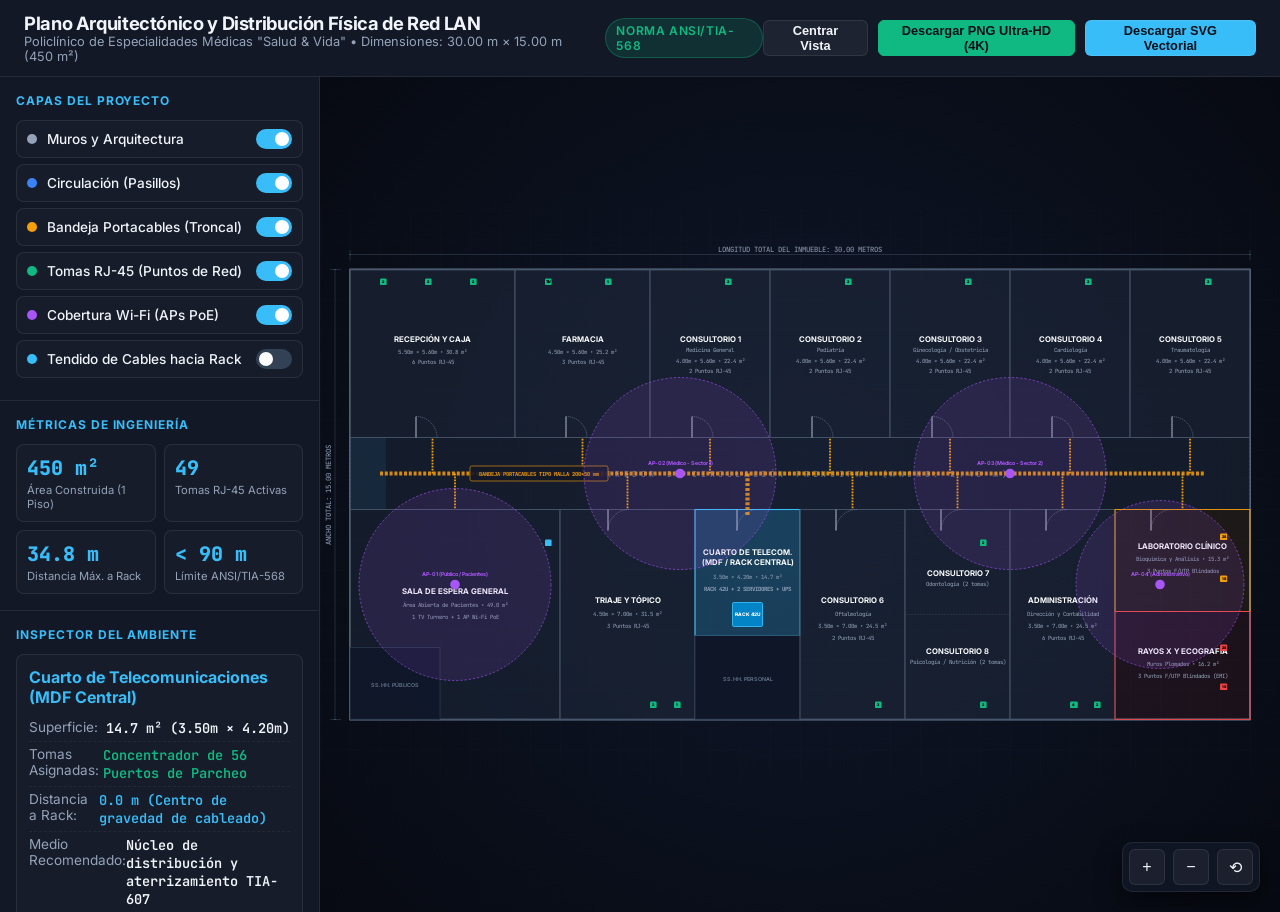
==== commit c62f56de: "etapa 2: plano.png" ====
--- a/plano/index.html
+++ b/plano/index.html
@@ -459,7 +459,8 @@
     </div>
     <div style="display: flex; gap: 10px;">
       <button class="ctrl-btn" style="width: auto; padding: 0 14px; font-size: 0.8rem; font-weight: 600;" onclick="resetView()">Centrar Vista</button>
-      <button class="ctrl-btn" style="width: auto; padding: 0 14px; font-size: 0.8rem; font-weight: 600; background: var(--accent-cyan); color: #0a0e17;" onclick="exportSVG()">Descargar SVG</button>
+      <button class="ctrl-btn" style="width: auto; padding: 0 14px; font-size: 0.8rem; font-weight: 600; background: #10b981; color: #0a0e17; border-color: #10b981;" onclick="exportNativeDiagram('png')" title="Exportar diagrama puro en resolución 4K nativa (sin capturas de pantalla)">Descargar PNG Ultra-HD (4K)</button>
+      <button class="ctrl-btn" style="width: auto; padding: 0 14px; font-size: 0.8rem; font-weight: 600; background: var(--accent-cyan); color: #0a0e17;" onclick="exportNativeDiagram('svg')" title="Exportar archivo SVG con estilos y fuentes incrustadas">Descargar SVG Vectorial</button>
     </div>
   </header>
 
@@ -1198,18 +1199,119 @@
       tooltip.style.display = 'none';
     }
 
-    // SVG Export Function
-    function exportSVG() {
+    // Construcción de SVG autónomo con estilos, fuentes y fondos incrustados
+    function getStandaloneSVGString() {
+      const clonedSvg = svg.cloneNode(true);
+      clonedSvg.setAttribute("width", "3200");
+      clonedSvg.setAttribute("height", "1700");
+      clonedSvg.setAttribute("viewBox", "0 0 3200 1700");
+
+      // Resetear la transformación de zoom/paneo a la posición neutral de fábrica
+      const clonedScene = clonedSvg.querySelector("#sceneTransform");
+      if (clonedScene) {
+        clonedScene.setAttribute("transform", "translate(0, 0) scale(1)");
+      }
+
+      // Asegurar que las capas activas en el UI se reflejen
+      ["layer-arch", "layer-corridor", "layer-trays", "layer-jacks", "layer-wifi", "layer-cables"].forEach(layerId => {
+        const originalLayer = document.getElementById(layerId);
+        const targetLayer = clonedSvg.querySelector("#" + layerId);
+        if (originalLayer && targetLayer) {
+          targetLayer.style.display = originalLayer.style.display;
+        }
+      });
+
+      // Crear bloque de estilos embebidos con fuentes y variables resueltas
+      const styleElement = document.createElementNS("http://www.w3.org/2000/svg", "style");
+      styleElement.textContent = `
+        @import url('https://fonts.googleapis.com/css2?family=Inter:wght@400;600;700;800&family=JetBrains+Mono:wght@400;600;700&display=swap');
+        text { font-family: 'Inter', -apple-system, BlinkMacSystemFont, "Segoe UI", Roboto, sans-serif; }
+        .grid-line { stroke: rgba(255, 255, 255, 0.05); stroke-width: 1; }
+        .dimension-line { stroke: #64748b; stroke-width: 1.5; }
+        .dimension-text { fill: #94a3b8; font-size: 24px; font-family: 'JetBrains Mono', monospace; text-anchor: middle; font-weight: 600; }
+        .wall-outer { stroke: #64748b; stroke-width: 6; stroke-linejoin: round; fill: rgba(15, 23, 42, 0.85); }
+        .wall-inner { stroke: #475569; stroke-width: 3.5; stroke-linecap: round; }
+        .door-arc { stroke: #94a3b8; stroke-width: 1.5; stroke-dasharray: 4, 3; fill: none; }
+        .door-leaf { stroke: #cbd5e1; stroke-width: 2.5; }
+        .room-poly { stroke: #475569; stroke-width: 3; }
+        .room-title { font-weight: 700; font-size: 26px; fill: #f8fafc; text-anchor: middle; }
+        .room-meta { font-size: 19px; fill: #94a3b8; text-anchor: middle; font-family: 'JetBrains Mono', monospace; }
+        .cable-tray { stroke: #f59e0b; stroke-width: 14; stroke-dasharray: 10, 6; stroke-linecap: butt; fill: none; opacity: 0.88; }
+        .cable-run { stroke-width: 2.5; fill: none; opacity: 0.75; }
+      `;
+
+      // Inyectar defs y estilo
+      let defs = clonedSvg.querySelector("defs");
+      if (!defs) {
+        defs = document.createElementNS("http://www.w3.org/2000/svg", "defs");
+        clonedSvg.insertBefore(defs, clonedSvg.firstChild);
+      }
+      defs.appendChild(styleElement);
+
+      // Inyectar fondo sólido oscuro de alta fidelidad para visualizadores externos
+      const bgRect = document.createElementNS("http://www.w3.org/2000/svg", "rect");
+      bgRect.setAttribute("width", "3200");
+      bgRect.setAttribute("height", "1700");
+      bgRect.setAttribute("fill", "#0a0e17");
+      clonedSvg.insertBefore(bgRect, clonedSvg.firstChild);
+
       const serializer = new XMLSerializer();
-      const source = serializer.serializeToString(svg);
-      const blob = new Blob([source], { type: 'image/svg+xml;charset=utf-8' });
-      const url = URL.createObjectURL(blob);
-      const a = document.createElement('a');
-      a.href = url;
-      a.download = 'plano_red_policlinico_salud_vida.svg';
-      document.body.appendChild(a);
-      a.click();
-      document.body.removeChild(a);
+      return serializer.serializeToString(clonedSvg);
+    }
+
+    // Función de exportación nativa de alta fidelidad (PNG 4K o SVG Vectorial)
+    function exportNativeDiagram(format) {
+      const svgString = getStandaloneSVGString();
+
+      if (format === 'svg') {
+        const blob = new Blob([svgString], { type: 'image/svg+xml;charset=utf-8' });
+        const url = URL.createObjectURL(blob);
+        const a = document.createElement('a');
+        a.href = url;
+        a.download = 'plano_red_policlinico_salud_vida_vectorial.svg';
+        document.body.appendChild(a);
+        a.click();
+        document.body.removeChild(a);
+        URL.revokeObjectURL(url);
+        return;
+      }
+
+      if (format === 'png') {
+        // Renderizado nativo por Canvas en Ultra-HD (4K: 3840 x 2040)
+        const targetWidth = 3840;
+        const targetHeight = 2040;
+        const canvas = document.createElement('canvas');
+        canvas.width = targetWidth;
+        canvas.height = targetHeight;
+        const ctx = canvas.getContext('2d');
+
+        const img = new Image();
+        const svgBlob = new Blob([svgString], { type: 'image/svg+xml;charset=utf-8' });
+        const blobUrl = URL.createObjectURL(svgBlob);
+
+        img.onload = function () {
+          // Fondo base
+          ctx.fillStyle = '#0a0e17';
+          ctx.fillRect(0, 0, targetWidth, targetHeight);
+          // Dibujo vectorial a máxima resolución
+          ctx.drawImage(img, 0, 0, targetWidth, targetHeight);
+          URL.revokeObjectURL(blobUrl);
+
+          canvas.toBlob((blob) => {
+            if (!blob) return;
+            const pngUrl = URL.createObjectURL(blob);
+            const a = document.createElement('a');
+            a.href = pngUrl;
+            a.download = 'plano_red_policlinico_salud_vida_4K.png';
+            document.body.appendChild(a);
+            a.click();
+            document.body.removeChild(a);
+            URL.revokeObjectURL(pngUrl);
+          }, 'image/png');
+        };
+
+        img.src = blobUrl;
+      }
     }
 
     // Auto-select MDF on startup
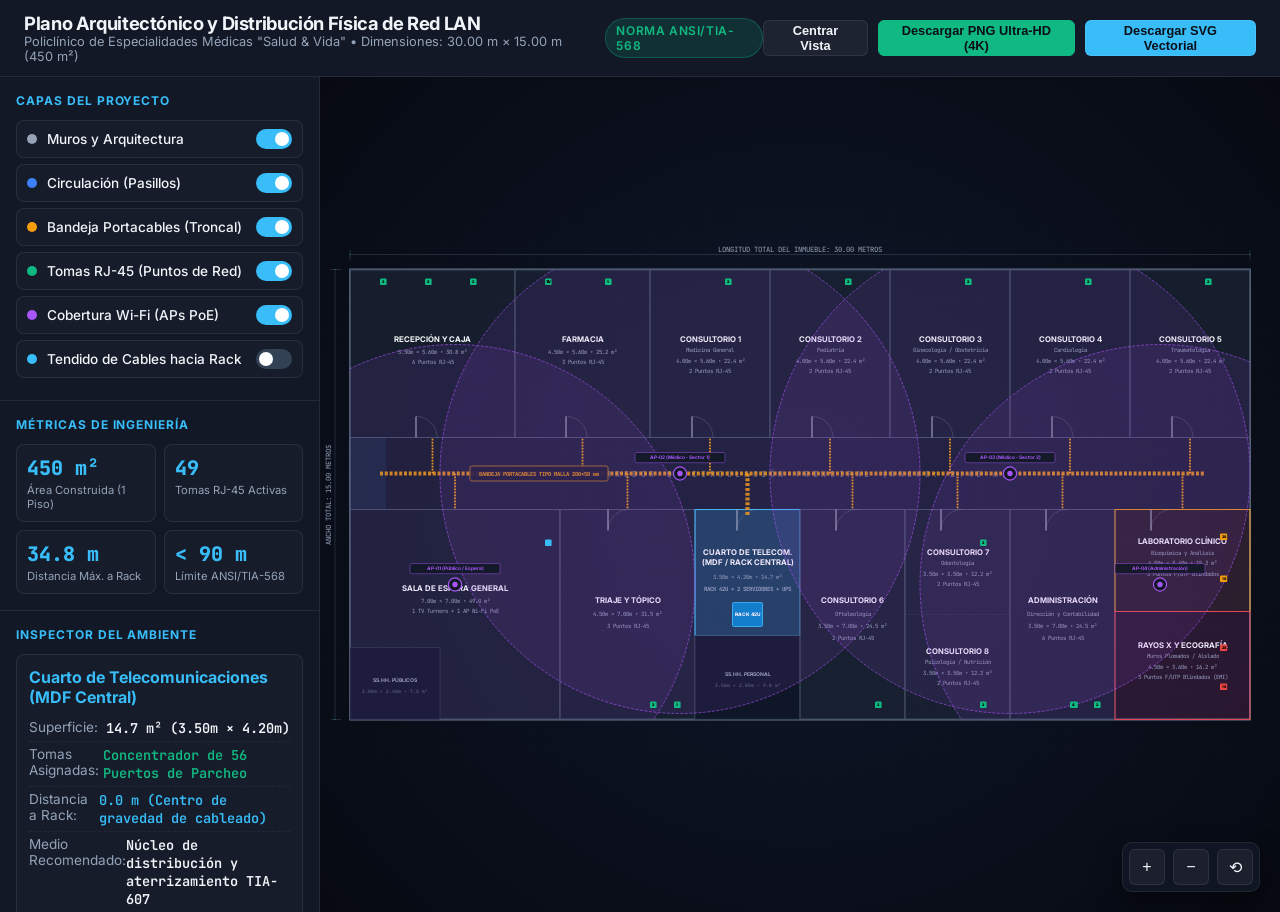
==== commit 11611e36: "etapa 1 update" ====
--- a/plano/index.html
+++ b/plano/index.html
@@ -718,12 +718,13 @@
             <!-- 8. Sala de Espera General y SS.HH. Públicos (X: 100 a 800, Ancho: 7.00m) -->
             <g class="room-group" onclick="selectRoom('espera')">
               <rect id="room-espera" x="100" y="900" width="700" height="700" fill="rgba(30, 41, 59, 0.55)" stroke="#475569" stroke-width="3" class="room-poly" />
-              <text x="450" y="1180" class="room-title">SALA DE ESPERA GENERAL</text>
-              <text x="450" y="1225" class="room-meta">Área Abierta de Pacientes • 49.0 m²</text>
-              <text x="450" y="1265" class="room-meta" fill="#10b981">1 TV Turnero + 1 AP Wi-Fi PoE</text>
+              <text x="450" y="1170" class="room-title">SALA DE ESPERA GENERAL</text>
+              <text x="450" y="1210" class="room-meta">7.00m × 7.00m • 49.0 m²</text>
+              <text x="450" y="1245" class="room-meta" fill="#10b981">1 TV Turnero + 1 AP Wi-Fi PoE</text>
               <!-- Batería de Baños Públicos dentro del área de espera -->
               <rect x="100" y="1360" width="300" height="240" fill="rgba(15, 23, 42, 0.85)" stroke="#334155" stroke-width="2" />
-              <text x="250" y="1490" fill="#64748b" font-size="18" text-anchor="middle" font-weight="600">SS.HH. PÚBLICOS</text>
+              <text x="250" y="1475" fill="#94a3b8" font-size="17" text-anchor="middle" font-weight="700">SS.HH. PÚBLICOS</text>
+              <text x="250" y="1510" fill="#64748b" font-size="15" text-anchor="middle" font-family="'JetBrains Mono', monospace">3.00m × 2.40m • 7.2 m²</text>
             </g>
 
             <!-- 9. Triaje y Tópico de Urgencias (X: 800 a 1250, Ancho: 4.50m) -->
@@ -752,7 +753,8 @@
               <line x1="1390" y1="900" x2="1390" y2="970" class="door-leaf" stroke="#38bdf8" />
               <!-- SS.HH. y Vestidor del Personal (debajo del MDF) -->
               <rect x="1250" y="1320" width="350" height="280" fill="rgba(15, 23, 42, 0.85)" stroke="#334155" stroke-width="2" />
-              <text x="1425" y="1470" fill="#64748b" font-size="18" text-anchor="middle" font-weight="600">SS.HH. PERSONAL</text>
+              <text x="1425" y="1455" fill="#94a3b8" font-size="17" text-anchor="middle" font-weight="700">SS.HH. PERSONAL</text>
+              <text x="1425" y="1490" fill="#64748b" font-size="15" text-anchor="middle" font-family="'JetBrains Mono', monospace">3.50m × 2.80m • 9.8 m²</text>
             </g>
 
             <!-- 11. Consultorio 6: Oftalmología (X: 1600 a 1950, Ancho: 3.50m) -->
@@ -769,11 +771,20 @@
             <!-- 12. Consultorios 7 y 8 (X: 1950 a 2300, Ancho: 3.50m) -->
             <g class="room-group" onclick="selectRoom('c78')">
               <rect id="room-c78" x="1950" y="900" width="350" height="700" fill="rgba(30, 41, 59, 0.6)" stroke="#475569" stroke-width="3" class="room-poly" />
-              <text x="2125" y="1120" class="room-title">CONSULTORIO 7</text>
-              <text x="2125" y="1155" class="room-meta" fill="#94a3b8">Odontología (2 tomas)</text>
+              <!-- Consultorio 7 -->
+              <text x="2125" y="1050" class="room-title">CONSULTORIO 7</text>
+              <text x="2125" y="1085" class="room-meta" fill="#94a3b8">Odontología</text>
+              <text x="2125" y="1120" class="room-meta">3.50m × 3.50m • 12.2 m²</text>
+              <text x="2125" y="1155" class="room-meta" fill="#38bdf8">2 Puntos RJ-45</text>
+              
               <line x1="1950" y1="1250" x2="2300" y2="1250" stroke="#334155" stroke-width="2" stroke-dasharray="6,4" />
+              
+              <!-- Consultorio 8 -->
               <text x="2125" y="1380" class="room-title">CONSULTORIO 8</text>
-              <text x="2125" y="1415" class="room-meta" fill="#94a3b8">Psicología / Nutrición (2 tomas)</text>
+              <text x="2125" y="1415" class="room-meta" fill="#94a3b8">Psicología / Nutrición</text>
+              <text x="2125" y="1450" class="room-meta">3.50m × 3.50m • 12.2 m²</text>
+              <text x="2125" y="1485" class="room-meta" fill="#38bdf8">2 Puntos RJ-45</text>
+              
               <path d="M 2070 900 L 2070 970 A 70 70 0 0 1 2140 900" class="door-arc" />
               <line x1="2070" y1="900" x2="2070" y2="970" class="door-leaf" />
             </g>
@@ -793,15 +804,17 @@
             <g class="room-group" onclick="selectRoom('diagnostico')">
               <!-- Laboratorio (Arriba) -->
               <rect id="room-lab" x="2650" y="900" width="450" height="340" fill="rgba(245, 158, 11, 0.08)" stroke="#f59e0b" stroke-width="3" class="room-poly" />
-              <text x="2875" y="1030" class="room-title" fill="#f59e0b">LABORATORIO CLÍNICO</text>
-              <text x="2875" y="1070" class="room-meta">Bioquímica y Análisis • 15.3 m²</text>
-              <text x="2875" y="1110" class="room-meta" fill="#f59e0b">3 Puntos F/UTP Blindados</text>
+              <text x="2875" y="1015" class="room-title" fill="#f59e0b">LABORATORIO CLÍNICO</text>
+              <text x="2875" y="1050" class="room-meta">Bioquímica y Análisis</text>
+              <text x="2875" y="1085" class="room-meta">4.50m × 3.40m • 15.3 m²</text>
+              <text x="2875" y="1120" class="room-meta" fill="#f59e0b">3 Puntos F/UTP Blindados</text>
 
               <!-- Rayos X y Ecografía (Abajo, Sala Plomada) -->
               <rect id="room-rayosx" x="2650" y="1240" width="450" height="360" fill="rgba(239, 68, 68, 0.08)" stroke="#ef4444" stroke-width="3" class="room-poly" />
-              <text x="2875" y="1380" class="room-title" fill="#ef4444">RAYOS X Y ECOGRAFÍA</text>
-              <text x="2875" y="1420" class="room-meta">Muros Plomados • 16.2 m²</text>
-              <text x="2875" y="1460" class="room-meta" fill="#ef4444">3 Puntos F/UTP Blindados (EMI)</text>
+              <text x="2875" y="1360" class="room-title" fill="#ef4444">RAYOS X Y ECOGRAFÍA</text>
+              <text x="2875" y="1395" class="room-meta">Muros Plomados / Aislado</text>
+              <text x="2875" y="1430" class="room-meta">4.50m × 3.60m • 16.2 m²</text>
+              <text x="2875" y="1465" class="room-meta" fill="#ef4444">3 Puntos F/UTP Blindados (EMI)</text>
 
               <path d="M 2770 900 L 2770 970 A 70 70 0 0 1 2840 900" class="door-arc" />
               <line x1="2770" y1="900" x2="2770" y2="970" class="door-leaf" />
@@ -864,28 +877,60 @@
           </g>
 
           <!-- ========================================== -->
-          <!-- CAPA DE COBERTURA WI-FI (APS POE)          -->
+          <!-- CAPA DE COBERTURA WI-FI (APS POE - CÍRCULOS DE COBERTURA EFECTIVA) -->
           <!-- ========================================== -->
           <g id="layer-wifi">
-            <!-- AP 1: Sala de Espera (Cobertura 12m) -->
-            <circle cx="450" cy="1150" r="320" fill="rgba(168, 85, 247, 0.12)" stroke="#a855f7" stroke-width="2" stroke-dasharray="8,6" />
-            <circle cx="450" cy="1150" r="16" fill="#a855f7" />
-            <text x="450" y="1120" fill="#a855f7" font-size="18" font-weight="700" text-anchor="middle">AP-01 (Público / Pacientes)</text>
-
-            <!-- AP 2: Pasillo Central Oeste (Consultorios 1 a 4) -->
-            <circle cx="1200" cy="780" r="320" fill="rgba(168, 85, 247, 0.12)" stroke="#a855f7" stroke-width="2" stroke-dasharray="8,6" />
-            <circle cx="1200" cy="780" r="16" fill="#a855f7" />
-            <text x="1200" y="750" fill="#a855f7" font-size="18" font-weight="700" text-anchor="middle">AP-02 (Médico - Sector 1)</text>
-
-            <!-- AP 3: Pasillo Central Este (Consultorios 5 a 8 + Lab) -->
-            <circle cx="2300" cy="780" r="320" fill="rgba(168, 85, 247, 0.12)" stroke="#a855f7" stroke-width="2" stroke-dasharray="8,6" />
-            <circle cx="2300" cy="780" r="16" fill="#a855f7" />
-            <text x="2300" y="750" fill="#a855f7" font-size="18" font-weight="700" text-anchor="middle">AP-03 (Médico - Sector 2)</text>
-
-            <!-- AP 4: Administración y Estar Médico -->
-            <circle cx="2800" cy="1150" r="280" fill="rgba(168, 85, 247, 0.12)" stroke="#a855f7" stroke-width="2" stroke-dasharray="8,6" />
-            <circle cx="2800" cy="1150" r="16" fill="#a855f7" />
-            <text x="2800" y="1120" fill="#a855f7" font-size="18" font-weight="700" text-anchor="middle">AP-04 (Administrativo)</text>
+            <defs>
+              <!-- Recorte al perímetro del inmueble para visualización limpia estilo CAD -->
+              <clipPath id="buildingBoundary">
+                <rect x="100" y="100" width="3000" height="1500" rx="4" />
+              </clipPath>
+            </defs>
+
+            <!-- Círculos de Cobertura Inalámbrica Efectiva (Radio 8.0 metros) recortados al predio -->
+            <g clip-path="url(#buildingBoundary)">
+              <!-- AP-01 (Sala de Espera - R: 8.0m) -->
+              <circle cx="450" cy="1150" r="800" fill="rgba(168, 85, 247, 0.12)" stroke="#a855f7" stroke-width="2.5" stroke-dasharray="10,5" opacity="0.85" />
+              <!-- AP-02 (Pasillo Oeste - R: 8.0m) -->
+              <circle cx="1200" cy="780" r="800" fill="rgba(168, 85, 247, 0.12)" stroke="#a855f7" stroke-width="2.5" stroke-dasharray="10,5" opacity="0.85" />
+              <!-- AP-03 (Pasillo Este - R: 8.0m) -->
+              <circle cx="2300" cy="780" r="800" fill="rgba(168, 85, 247, 0.12)" stroke="#a855f7" stroke-width="2.5" stroke-dasharray="10,5" opacity="0.85" />
+              <!-- AP-04 (Administración - R: 8.0m) -->
+              <circle cx="2800" cy="1150" r="800" fill="rgba(168, 85, 247, 0.12)" stroke="#a855f7" stroke-width="2.5" stroke-dasharray="10,5" opacity="0.85" />
+            </g>
+
+            <!-- Nodos Físicos de APs (Hardware en Techo con Etiquetas) -->
+            <!-- AP-01 -->
+            <g class="ap-hardware">
+              <circle cx="450" cy="1150" r="22" fill="#121826" stroke="#a855f7" stroke-width="4" />
+              <circle cx="450" cy="1150" r="9" fill="#a855f7" />
+              <rect x="300" y="1080" width="300" height="34" rx="6" fill="rgba(18, 24, 38, 0.88)" stroke="#a855f7" stroke-width="1.5" />
+              <text x="450" y="1103" fill="#a855f7" font-size="16" font-weight="700" text-anchor="middle">AP-01 (Público / Espera)</text>
+            </g>
+
+            <!-- AP-02 -->
+            <g class="ap-hardware">
+              <circle cx="1200" cy="780" r="22" fill="#121826" stroke="#a855f7" stroke-width="4" />
+              <circle cx="1200" cy="780" r="9" fill="#a855f7" />
+              <rect x="1050" y="710" width="300" height="34" rx="6" fill="rgba(18, 24, 38, 0.88)" stroke="#a855f7" stroke-width="1.5" />
+              <text x="1200" y="733" fill="#a855f7" font-size="16" font-weight="700" text-anchor="middle">AP-02 (Médico - Sector 1)</text>
+            </g>
+
+            <!-- AP-03 -->
+            <g class="ap-hardware">
+              <circle cx="2300" cy="780" r="22" fill="#121826" stroke="#a855f7" stroke-width="4" />
+              <circle cx="2300" cy="780" r="9" fill="#a855f7" />
+              <rect x="2150" y="710" width="300" height="34" rx="6" fill="rgba(18, 24, 38, 0.88)" stroke="#a855f7" stroke-width="1.5" />
+              <text x="2300" y="733" fill="#a855f7" font-size="16" font-weight="700" text-anchor="middle">AP-03 (Médico - Sector 2)</text>
+            </g>
+
+            <!-- AP-04 -->
+            <g class="ap-hardware">
+              <circle cx="2800" cy="1150" r="22" fill="#121826" stroke="#a855f7" stroke-width="4" />
+              <circle cx="2800" cy="1150" r="9" fill="#a855f7" />
+              <rect x="2650" y="1080" width="300" height="34" rx="6" fill="rgba(18, 24, 38, 0.88)" stroke="#a855f7" stroke-width="1.5" />
+              <text x="2800" y="1103" fill="#a855f7" font-size="16" font-weight="700" text-anchor="middle">AP-04 (Administración)</text>
+            </g>
           </g>
 
           <!-- ========================================== -->
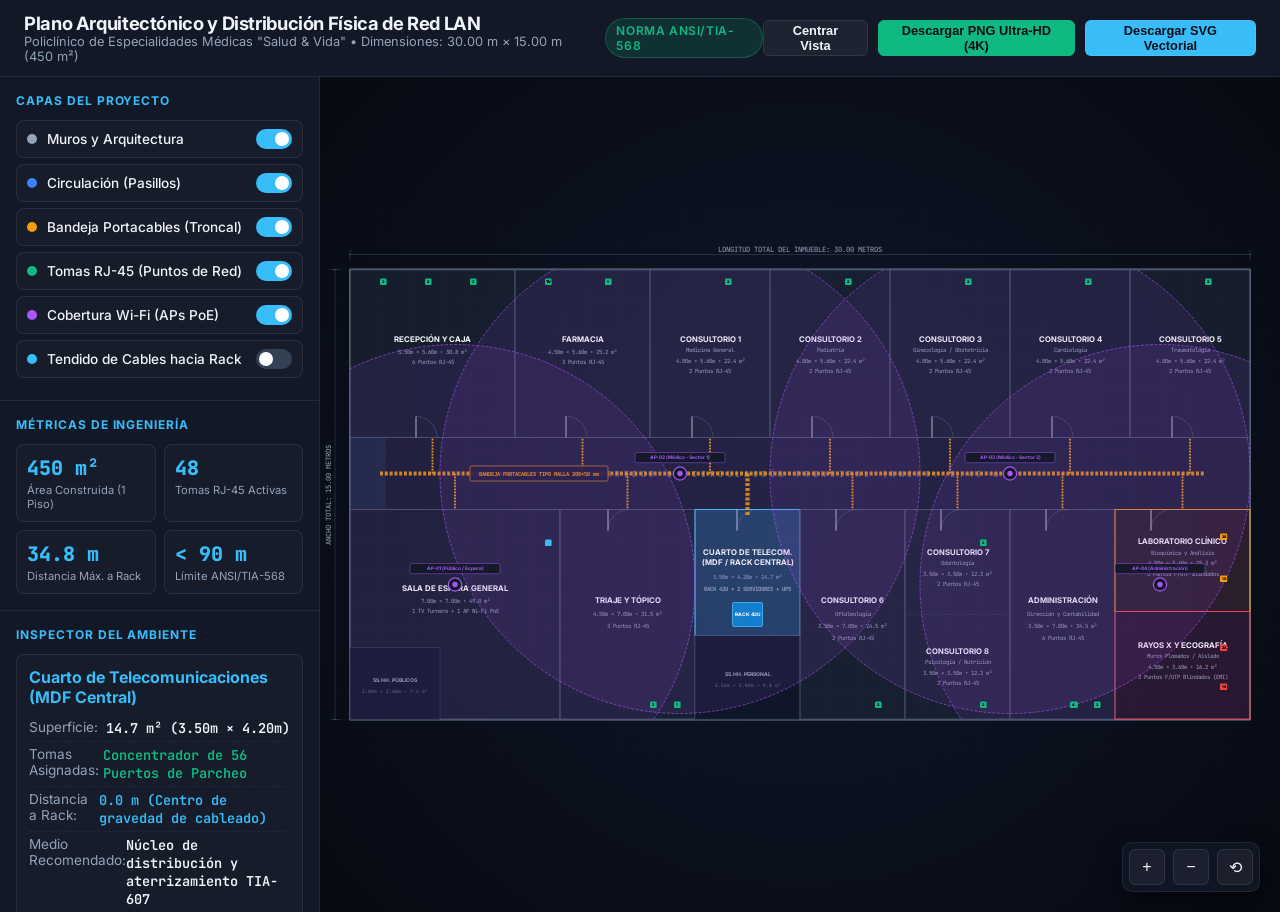
==== commit fe6ec3d1: "update etapa 1" ====
--- a/plano/index.html
+++ b/plano/index.html
@@ -550,7 +550,7 @@
             <div class="lbl">Área Construida (1 Piso)</div>
           </div>
           <div class="metric-box">
-            <div class="val" id="stat-points">49</div>
+            <div class="val" id="stat-points">48</div>
             <div class="lbl">Tomas RJ-45 Activas</div>
           </div>
           <div class="metric-box">
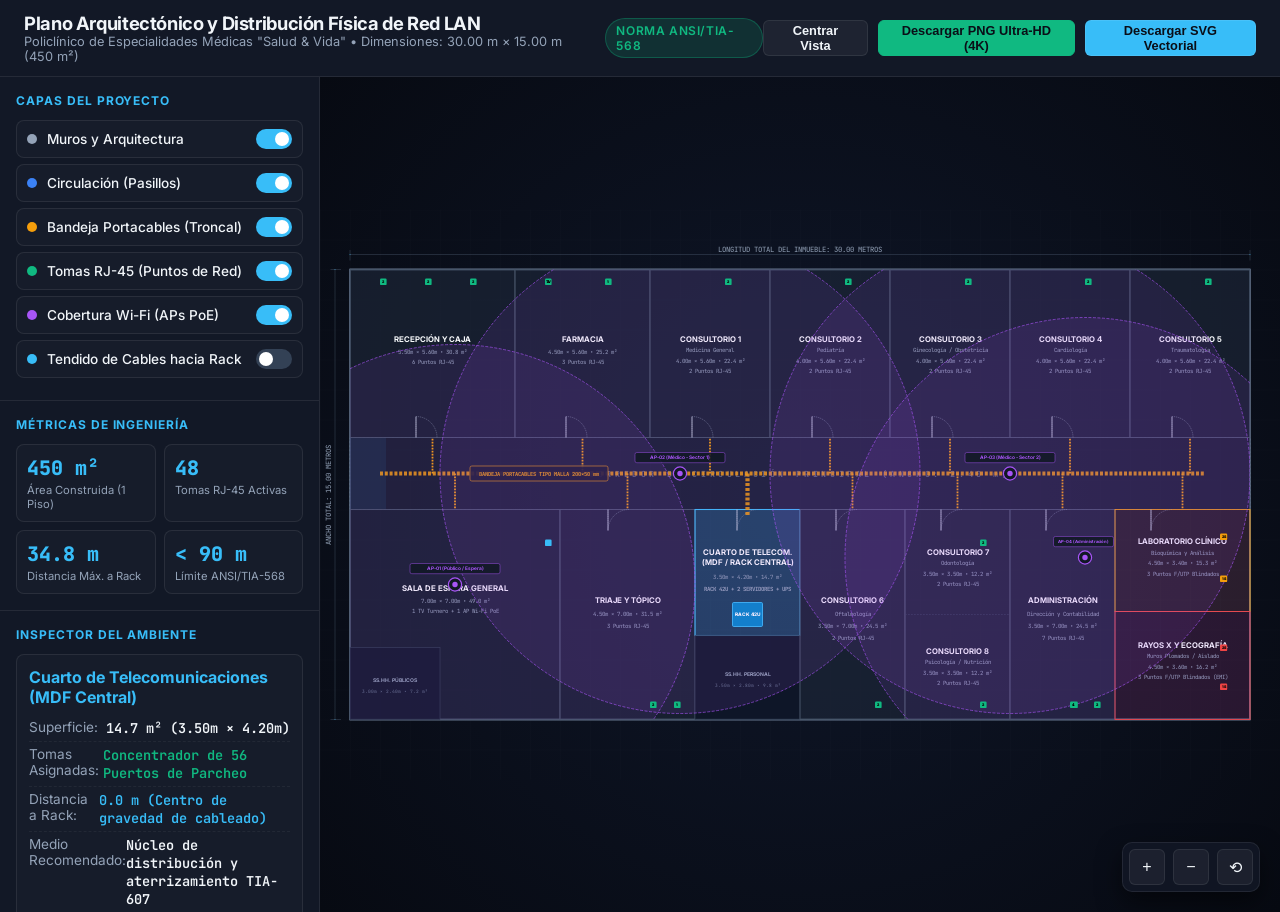
==== commit 4cf65f5e: "update png" ====
--- a/plano/index.html
+++ b/plano/index.html
@@ -795,7 +795,7 @@
               <text x="2475" y="1210" class="room-title">ADMINISTRACIÓN</text>
               <text x="2475" y="1255" class="room-meta">Dirección y Contabilidad</text>
               <text x="2475" y="1295" class="room-meta">3.50m × 7.00m • 24.5 m²</text>
-              <text x="2475" y="1335" class="room-meta" fill="#38bdf8">6 Puntos RJ-45</text>
+              <text x="2475" y="1335" class="room-meta" fill="#38bdf8">7 Puntos RJ-45</text>
               <path d="M 2420 900 L 2420 970 A 70 70 0 0 1 2490 900" class="door-arc" />
               <line x1="2420" y1="900" x2="2420" y2="970" class="door-leaf" />
             </g>
@@ -896,7 +896,7 @@
               <!-- AP-03 (Pasillo Este - R: 8.0m) -->
               <circle cx="2300" cy="780" r="800" fill="rgba(168, 85, 247, 0.12)" stroke="#a855f7" stroke-width="2.5" stroke-dasharray="10,5" opacity="0.85" />
               <!-- AP-04 (Administración - R: 8.0m) -->
-              <circle cx="2800" cy="1150" r="800" fill="rgba(168, 85, 247, 0.12)" stroke="#a855f7" stroke-width="2.5" stroke-dasharray="10,5" opacity="0.85" />
+              <circle cx="2550" cy="1060" r="800" fill="rgba(168, 85, 247, 0.12)" stroke="#a855f7" stroke-width="2.5" stroke-dasharray="10,5" opacity="0.85" />
             </g>
 
             <!-- Nodos Físicos de APs (Hardware en Techo con Etiquetas) -->
@@ -926,10 +926,10 @@
 
             <!-- AP-04 -->
             <g class="ap-hardware">
-              <circle cx="2800" cy="1150" r="22" fill="#121826" stroke="#a855f7" stroke-width="4" />
-              <circle cx="2800" cy="1150" r="9" fill="#a855f7" />
-              <rect x="2650" y="1080" width="300" height="34" rx="6" fill="rgba(18, 24, 38, 0.88)" stroke="#a855f7" stroke-width="1.5" />
-              <text x="2800" y="1103" fill="#a855f7" font-size="16" font-weight="700" text-anchor="middle">AP-04 (Administración)</text>
+              <circle cx="2550" cy="1060" r="22" fill="#121826" stroke="#a855f7" stroke-width="4" />
+              <circle cx="2550" cy="1060" r="9" fill="#a855f7" />
+              <rect x="2445" y="990" width="200" height="34" rx="6" fill="rgba(18, 24, 38, 0.88)" stroke="#a855f7" stroke-width="1.5" />
+              <text x="2545" y="1013" fill="#a855f7" font-size="14" font-weight="700" text-anchor="middle">AP-04 (Administración)</text>
             </g>
           </g>
 
@@ -1110,11 +1110,11 @@
       admin: {
         title: "Administración, Jefatura y Contabilidad",
         area: "24.5 m² (3.50m × 7.00m)",
-        jacks: "6 Tomas RJ-45 Cat 6",
-        devices: "4 PCs administrativas, 1 Impresora multifuncional departamental, 1 Teléfono IP",
-        cableType: "UTP Cat 6 LSZH",
+        jacks: "7 Tomas (6 Tomas Cat 6 + 1 AP-04 PoE)",
+        devices: "4 PCs administrativas, 1 Impresora multifuncional departamental, 1 Teléfono IP de dirección, 1 Access Point corporativo (AP-04)",
+        cableType: "UTP Cat 6 LSZH / PoE (802.3at)",
         distanceRack: "13.0 metros reales",
-        notes: "Oficina administrativa central para gestión financiera, auditoría y facturación electrónica."
+        notes: "Oficina administrativa central para gestión financiera, auditoría, jefatura médica, reuniones clínicas y facturación electrónica."
       },
       diagnostico: {
         title: "Zona de Diagnóstico (Laboratorio Clínico y Rayos X)",
